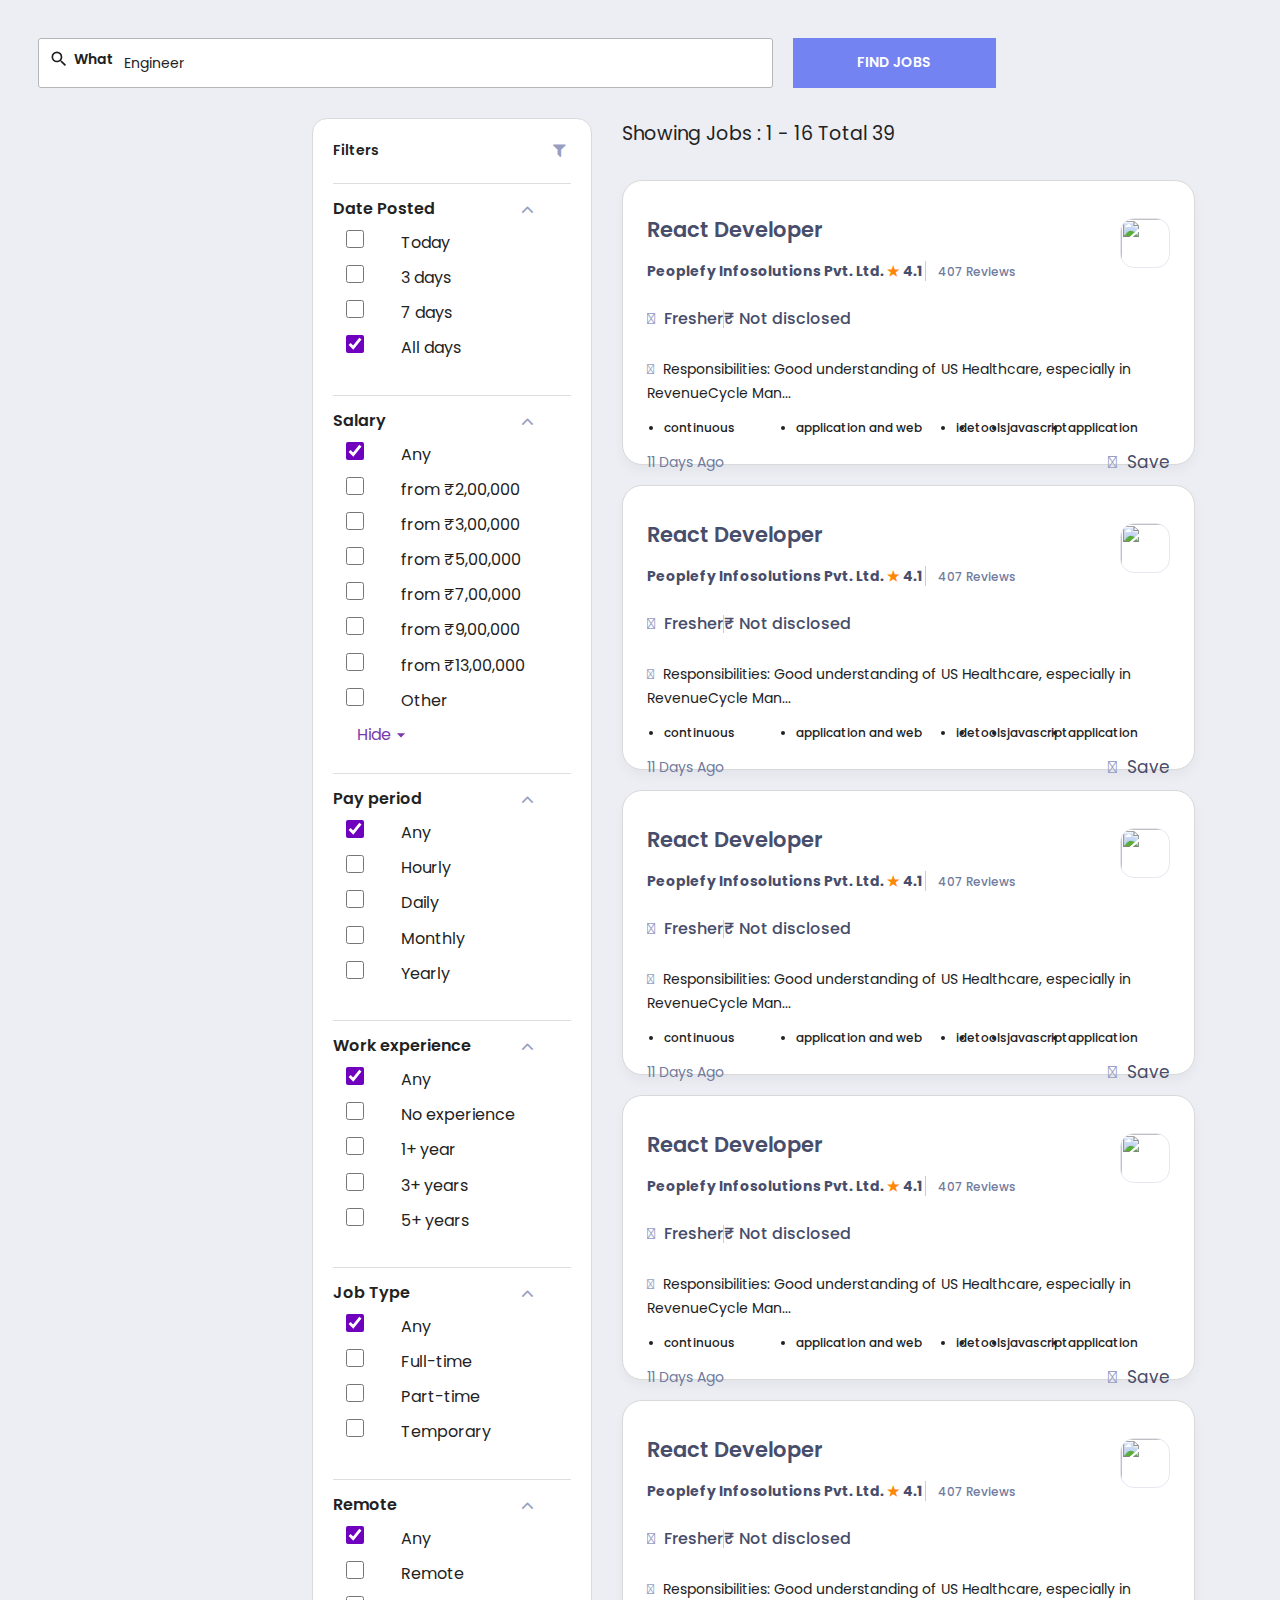
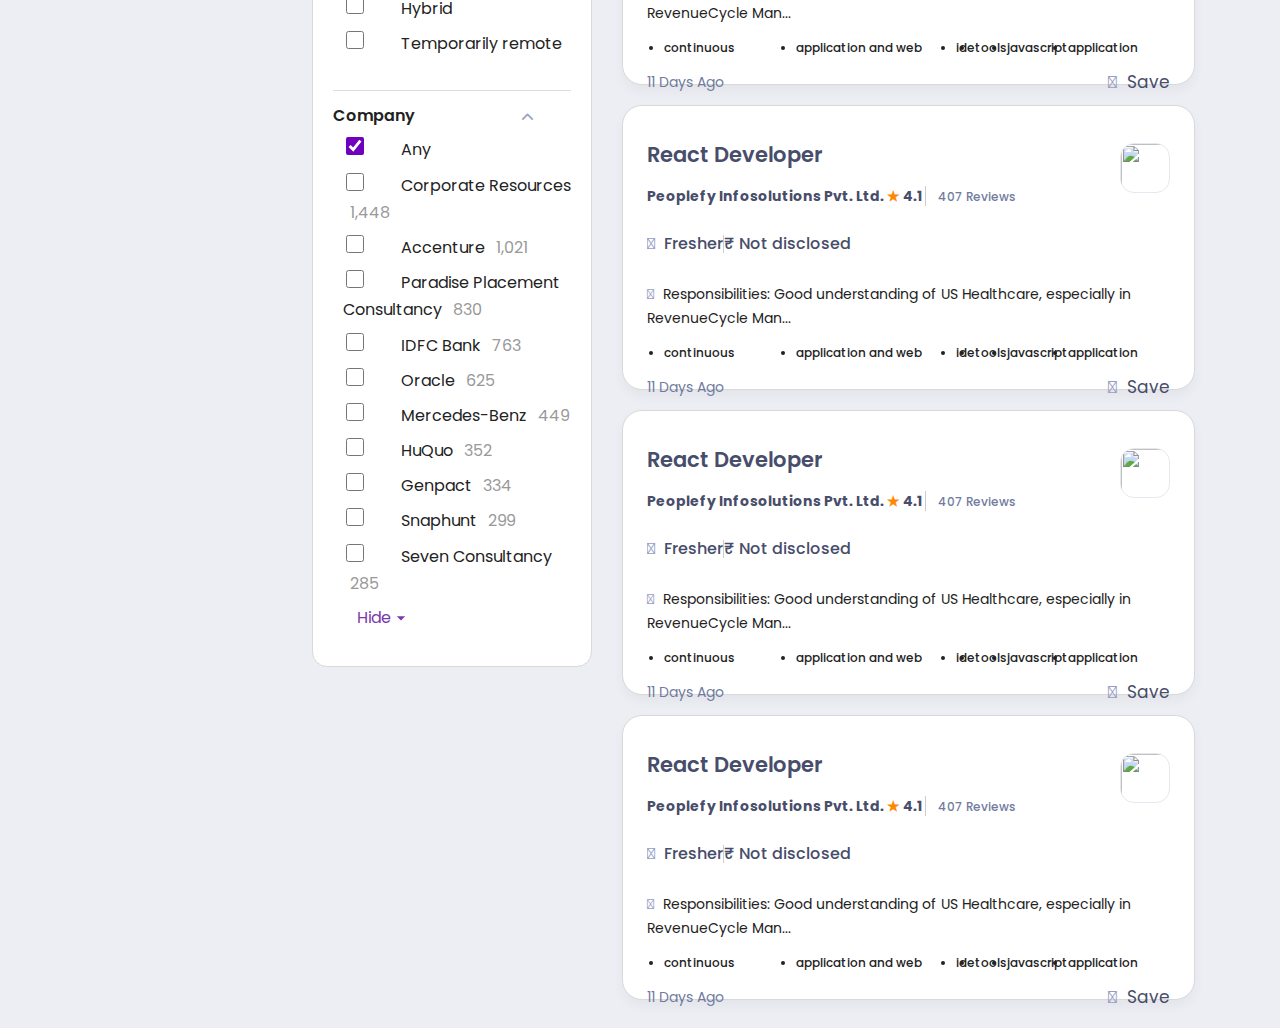
==== Index.html @ af362726 "Update Index.html" ====
<!DOCTYPE html>
<html lang="en">
<head>
    <meta charset="UTF-8">
    <meta name="viewport" content="width=device-width, initial-scale=1.0">
    <title>Jobs Portal</title>
    <link rel="stylesheet" href="https://cdnjs.cloudflare.com/ajax/libs/normalize/3.0.3/normalize.css">
	<link href='https://fonts.googleapis.com/css?family=Montserrat' rel='stylesheet' type='text/css'>
	<link rel="stylesheet" href="https://maxcdn.bootstrapcdn.com/font-awesome/4.3.0/css/font-awesome.min.css">
    <link rel="stylesheet" href="style.css">
    <link rel="stylesheet" href="https://cdnjs.cloudflare.com/ajax/libs/font-awesome/4.7.0/css/font-awesome.min.css">
    <!-- <link rel="stylesheet" href="https://cdnjs.cloudflare.com/ajax/libs/font-awesome/5.15.3/css/all.min.css" integrity="sha384-ez1Bg2XAZl9eAtN5Ce/Z9xHv19L8pGq0LtWNO7V7WQFehEvaNIdeDpO2TCpKoHtd" crossorigin="anonymous"> -->
    <script
    src="https://kit.fontawesome.com/bccd922fb7.js"
    crossorigin="anonymous"
  ></script>
</head>
    <body>
        <div>
            <div class="c-main-header__bottom">
                <div class="w-centered w-centered--xl">
                        
                    <form class="c-main-search" action="https://in.jobsora.com/jobs" method="post" autocomplete="off">
                        <input type="hidden" name="_csrf" value="7xL3-wpjoHT_VhU6qHqhwlZHOL8mE1r7eMRU5F4DEwGnTYKQZg_hHL5meEraV8KLORNiz39BCKwPnXm1OGhydA==">    
                        <div class="c-main-search__row">
                            <div class="c-main-search__cell">
                                <div class="c-main-search__form c-outer-autocomplete ">
                                    <label class="c-main-search__label" for="query-mecIXNhm">
                                    <svg class="c-ico-svg c-ico-svg--xs c-ico-svg--inherit" viewBox="0 0 24 24"><path d="M9.5,3A6.5,6.5 0 0,1 16,9.5C16,11.11 15.41,12.59 14.44,13.73L14.71,14H15.5L20.5,19L19,20.5L14,15.5V14.71L13.73,14.44C12.59,15.41 11.11,16 9.5,16A6.5,6.5 0 0,1 3,9.5A6.5,6.5 0 0,1 9.5,3M9.5,5C7,5 5,7 5,9.5C5,12 7,14 9.5,14C12,14 14,12 14,9.5C14,7 12,5 9.5,5Z" fill="currentColor"></path></svg>                    What                </label>
                                    <input type="text" id="query-mecIXNhm" name="query" value="Engineer" placeholder="Job title, keywords, or company" autocomplete="off">           
                                    <div class="autocomplete-suggestions" style="position: absolute; display: none; max-height: 300px; z-index: 9999;"></div>
                                </div>
                            </div>
                                <div class="c-main-search__cell c-main-search__cell--half">
                                <button class="c-btn c-btn--md c-main-search__btn" type="submit">
                                    Find Jobs           
                                </button>
                            </div>
                        </div>
                    
                    </form>        
                </div>
            </div>
            <div class="flex-container">
                <aside class="grid-common__col-3" >
                    <form class="c-filter-group w-gap-lg js-auto-submit-form" action="https://in.jobsora.com/jobs" method="post">
                        <input type="hidden" name="_csrf" value="7xL3-wpjoHT_VhU6qHqhwlZHOL8mE1r7eMRU5F4DEwGnTYKQZg_hHL5meEraV8KLORNiz39BCKwPnXm1OGhydA==">
                        <header class="c-filter-group__header">
                            <div class="c-filter-group__title" >
                                <div class="c-h5">Filters</div>
                                <div><i class="fa fa-filter" id="filter-icon" ></i></div>
                            </div>
                        </header>
                        <input type="hidden" name="query" value="Engineer">
                        <div id="filter-container">
                            <div class="c-filter-group__section">
                                <div class="c-title-collapse js-ft-container">    
                                    <button type="button" class="js-ft-toggler c-title-collapse__title" onclick="toggleContent()" data-toggle="collapse" data-target="#collapse-_3IcD7Wn" aria-expanded="true">       
                                        Date Posted        <i class="	fa fa-angle-up material-icons c-ico c-ico--primary c-ico--md" data-ico="keyboard_arrow_down"></i>
                                    </button>
                                    <div id="collapse-_3IcD7Wn" class="c-title-collapse__collapse collapse in">
                                        <div class="c-title-collapse__content">
                                            <div class="c-input-list w-gap-sm w-gap-sm--reverse js-toggle-container">
                                                <label class="c-input-list__item  js-ft-item">
                                                    <input type="checkbox" class="c-input-list__input" name="interval" value="1">                        
                                                    <i class="c-input-list__ico material-icons" data-ico="radio_button_unchecked" data-ico-checked="radio_button_checked"></i>
                                                    <span class="c-input-list__text">
                                                        <span>Today</span>                                                    
                                                    </span>
                                                </label>
                                                <label class="c-input-list__item  js-ft-item">
                                                    <input type="checkbox" class="c-input-list__input" name="interval" value="3">                        
                                                    <i class="c-input-list__ico material-icons" data-ico="radio_button_unchecked" data-ico-checked="radio_button_checked"></i>
                                                    <span class="c-input-list__text">
                                                        <span>3 days</span>                                                    
                                                    </span>
                                                </label>
                                                <label class="c-input-list__item  js-ft-item">
                                                    <input type="checkbox" class="c-input-list__input" name="interval" value="7">                        
                                                    <i class="c-input-list__ico material-icons" data-ico="radio_button_unchecked" data-ico-checked="radio_button_checked"></i>
                                                    <span class="c-input-list__text">
                                                        <span>7 days</span>                                                    
                                                    </span>
                                                </label>
                                                <label class="c-input-list__item  js-ft-item">
                                                    <input type="checkbox" class="c-input-list__input" name="interval" value="" checked="">                        
                                                    <i class="c-input-list__ico material-icons" data-ico="radio_button_unchecked" data-ico-checked="radio_button_checked"></i>
                                                    <span class="c-input-list__text">
                                                        <span data-reset="1">All days</span>                                         
                                                    </span>
                                                </label>
                            
                                            </div>
                                        </div>
                                    </div>
                                </div>
                            </div>

                            <div class="c-filter-group__section js-salary-input-container">
                                <div class="c-title-collapse js-ft-container">    
                                    <button type="button" class="js-ft-toggler c-title-collapse__title" onclick="toggleContent1()" data-toggle="collapse" data-target="#collapse-jF_FxI9y" aria-expanded="true">        Salary        
                                        <i id="icon1" class="fa fa-angle-up material-icons c-ico c-ico--primary c-ico--md" data-ico="keyboard_arrow_down"></i>
                                    </button>
                                    <div id="collapse-jF_FxI9y" class="c-title-collapse__collapse collapse in">
                                        <div class="c-title-collapse__content js-salary-input-container">
                                            <div class="c-input-list w-gap-sm w-gap-sm--reverse js-toggle-container">
                                                <label class="c-input-list__item  js-ft-item">
                                                    <input type="checkbox" class="c-input-list__input js-salary-input-option" name="" value="" checked="">                     
                                                    <i class="c-input-list__ico material-icons" data-ico="radio_button_unchecked" data-ico-checked="radio_button_checked"></i>
                                                    <span class="c-input-list__text">
                                                        <span data-reset="1">Any</span>                                                    
                                                    </span>
                                                </label>
                                                <label class="c-input-list__item  js-ft-item">
                                                    <input type="checkbox" class="c-input-list__input js-salary-input-option" name="" value="200000">                        
                                                    <i class="c-input-list__ico material-icons" data-ico="radio_button_unchecked" data-ico-checked="radio_button_checked"></i>
                                                    <span class="c-input-list__text">
                                                        <span>from ₹2,00,000</span>                                                 
                                                    </span>
                                                </label>
                                                <label class="c-input-list__item  js-ft-item">
                                                    <input type="checkbox" class="c-input-list__input js-salary-input-option" name="" value="300000">                        
                                                    <i class="c-input-list__ico material-icons" data-ico="radio_button_unchecked" data-ico-checked="radio_button_checked"></i>
                                                    <span class="c-input-list__text">
                                                        <span>from ₹3,00,000</span>                                                   
                                                    </span>
                                                </label>
                                                <label class="c-input-list__item  js-ft-item">
                                                    <input type="checkbox" class="c-input-list__input js-salary-input-option" name="" value="500000">                        
                                                    <i class="c-input-list__ico material-icons" data-ico="radio_button_unchecked" data-ico-checked="radio_button_checked"></i>
                                                    <span class="c-input-list__text">
                                                        <span>from ₹5,00,000</span>                                                    
                                                    </span>
                                                </label>
                                                <label class="c-input-list__item  js-ft-item">
                                                    <input type="checkbox" class="c-input-list__input js-salary-input-option" name="" value="700000">                        
                                                    <i class="c-input-list__ico material-icons" data-ico="radio_button_unchecked" data-ico-checked="radio_button_checked"></i>
                                                    <span class="c-input-list__text">
                                                        <span>from ₹7,00,000</span>                                                    
                                                    </span>
                                                </label>
                                                <label class="c-input-list__item  js-toggle-item u-hidden js-ft-item">
                                                    <input type="checkbox" class="c-input-list__input js-salary-input-option" name="" value="900000">                        
                                                    <i class="c-input-list__ico material-icons" data-ico="radio_button_unchecked" data-ico-checked="radio_button_checked"></i>
                                                    <span class="c-input-list__text">
                                                        <span>from ₹9,00,000</span>                                                    
                                                    </span>
                                                </label>
                                                <label class="c-input-list__item  js-toggle-item u-hidden js-ft-item">
                                                    <input type="checkbox" class="c-input-list__input js-salary-input-option" name="" value="1300000">                        
                                                    <i class="c-input-list__ico material-icons" data-ico="radio_button_unchecked" data-ico-checked="radio_button_checked"></i>
                                                    <span class="c-input-list__text">
                                                        <span>from ₹13,00,000</span>                                                    
                                                    </span>
                                                </label>
                                                <label class="c-input-list__item  js-toggle-item u-hidden js-ft-item">
                                                    <input type="checkbox" class="c-input-list__input js-salary-input-option" name="" value="-1">                        
                                                    <i class="c-input-list__ico material-icons" data-ico="radio_button_unchecked" data-ico-checked="radio_button_checked"></i>
                                                    <span class="c-input-list__text">
                                                        <span>Other</span>                                                    
                                                    </span>
                                                </label>
                                                <div class="c-input-list__form js-salary-input-item-container" style="display: none;">
                                                    <input type="text" class="c-text-field js-salary-input-item" name="salary" placeholder="Enter salary estimate">                
                                                </div>
                                                <button type="button" class="c-toggler-btn js-toggle-handler is-hidden" data-text-hidden="Show more" data-text-opened="Hide">Hide<svg class="c-ico-svg c-ico-svg--sm c-ico-svg--inherit" viewBox="0 0 24 24"><path d="M7,10L12,15L17,10H7Z" fill="currentColor"></path></svg></button>
                                            </div>
                                        </div>
                                    </div>
                                </div>
                            </div> 

                            <div class="c-filter-group__section">
                            <div class="c-title-collapse js-ft-container">    <button type="button" onclick="toggleContent2()" class="js-ft-toggler c-title-collapse__title" data-toggle="collapse" data-target="#collapse-YVKbVga_" aria-expanded="true">        Pay period        
                                <i id="icon2" class="fa fa-angle-up material-icons c-ico c-ico--primary c-ico--md" data-ico="keyboard_arrow_down"></i>
                            </button>
                            <div id="collapse-YVKbVga_" class="c-title-collapse__collapse collapse in">
                                <div class="c-title-collapse__content">
                                    <div class="c-input-list w-gap-sm w-gap-sm--reverse js-toggle-container">

                                                            <label class="c-input-list__item  js-ft-item">
                                                <input type="checkbox" class="c-input-list__input" name="period" value="" checked="">                        <i class="c-input-list__ico material-icons" data-ico="radio_button_unchecked" data-ico-checked="radio_button_checked"></i>
                                                <span class="c-input-list__text">
                                                    <span data-reset="1">Any</span>                                                    </span>
                                            </label>
                                                            <label class="c-input-list__item  js-ft-item">
                                                <input type="checkbox" class="c-input-list__input" name="period" value="1">                        <i class="c-input-list__ico material-icons" data-ico="radio_button_unchecked" data-ico-checked="radio_button_checked"></i>
                                                <span class="c-input-list__text">
                                                    <span>Hourly</span>                                                    </span>
                                            </label>
                                                            <label class="c-input-list__item  js-ft-item">
                                                <input type="checkbox" class="c-input-list__input" name="period" value="2">                        <i class="c-input-list__ico material-icons" data-ico="radio_button_unchecked" data-ico-checked="radio_button_checked"></i>
                                                <span class="c-input-list__text">
                                                    <span>Daily</span>                                                    </span>
                                            </label>
                                                            <label class="c-input-list__item  js-ft-item">
                                                <input type="checkbox" class="c-input-list__input" name="period" value="4">                        <i class="c-input-list__ico material-icons" data-ico="radio_button_unchecked" data-ico-checked="radio_button_checked"></i>
                                                <span class="c-input-list__text">
                                                    <span>Monthly</span>                                                    </span>
                                            </label>
                                                            <label class="c-input-list__item  js-ft-item">
                                                <input type="checkbox" class="c-input-list__input" name="period" value="5">                        <i class="c-input-list__ico material-icons" data-ico="radio_button_unchecked" data-ico-checked="radio_button_checked"></i>
                                                <span class="c-input-list__text">
                                                    <span>Yearly</span>                                                    </span>
                                            </label>
                                        
                                                    </div>
                                </div>

                            </div></div></div>

                            <div class="c-filter-group__section">


                            <div class="c-title-collapse js-ft-container">    <button type="button" onclick="toggleContent3()" class="js-ft-toggler c-title-collapse__title" data-toggle="collapse" data-target="#collapse-ir9U9n4J" aria-expanded="true">        Work experience        
                                <i id="icon3" class="fa fa-angle-up material-icons c-ico c-ico--primary c-ico--md" data-ico="keyboard_arrow_down"></i>
                            </button>
                            <div id="collapse-ir9U9n4J" class="c-title-collapse__collapse collapse in">
                                <div class="c-title-collapse__content">
                                    <div class="c-input-list w-gap-sm w-gap-sm--reverse js-toggle-container">

                                                            <label class="c-input-list__item  js-ft-item">
                                                <input type="checkbox" class="c-input-list__input" name="experience" value="" checked="">                        
                                                <i class="c-input-list__ico material-icons" data-ico="radio_button_unchecked" data-ico-checked="radio_button_checked"></i>
                                                <span class="c-input-list__text">
                                                    <span data-reset="1">Any</span>                                                    </span>
                                            </label>
                                                            <label class="c-input-list__item  js-ft-item">
                                                <input type="checkbox" class="c-input-list__input" name="experience" value="0">                        
                                                <i class="c-input-list__ico material-icons" data-ico="radio_button_unchecked" data-ico-checked="radio_button_checked"></i>
                                                <span class="c-input-list__text">
                                                    <span>No experience</span>                                                    </span>
                                            </label>
                                                            <label class="c-input-list__item  js-ft-item">
                                                <input type="checkbox" class="c-input-list__input" name="experience" value="1">                        
                                                <i class="c-input-list__ico material-icons" data-ico="radio_button_unchecked" data-ico-checked="radio_button_checked"></i>
                                                <span class="c-input-list__text">
                                                    <span>1+ year</span>                                                    </span>
                                            </label>
                                                            <label class="c-input-list__item  js-ft-item">
                                                <input type="checkbox" class="c-input-list__input" name="experience" value="3">                        
                                                <i class="c-input-list__ico material-icons" data-ico="radio_button_unchecked" data-ico-checked="radio_button_checked"></i>
                                                <span class="c-input-list__text">
                                                    <span>3+ years</span>                                                    </span>
                                            </label>
                                                            <label class="c-input-list__item  js-ft-item">
                                                <input type="checkbox" class="c-input-list__input" name="experience" value="5">                        
                                                <i class="c-input-list__ico material-icons" data-ico="radio_button_unchecked" data-ico-checked="radio_button_checked"></i>
                                                <span class="c-input-list__text">
                                                    <span>5+ years</span>                                                    </span>
                                            </label>
                                        
                                    </div>
                                </div>

                            </div></div></div>

                            <div class="c-filter-group__section">


                            <div class="c-title-collapse js-ft-container">    <button type="button" class="js-ft-toggler c-title-collapse__title" onclick="toggleContent4()" data-toggle="collapse" data-target="#collapse-pGYxzYOK" aria-expanded="true">        Job Type        
                                <i id="icon4" class="fa fa-angle-up material-icons c-ico c-ico--primary c-ico--md" data-ico="keyboard_arrow_down"></i>
                            </button>
                            <div id="collapse-pGYxzYOK" class="c-title-collapse__collapse collapse in">
                            <div class="c-title-collapse__content js-toggle-container">
                                <div class="c-input-list w-gap-sm w-gap-sm--reverse js-multiple-filter-container">

                                                    <label class="c-input-list__item  js-ft-item">
                                            <input type="checkbox" class="c-input-list__input js-multiple-filter-radio" name="employmentIds" value="" checked="">
                                            <i class="c-input-list__ico material-icons" data-ico="radio_button_unchecked" data-ico-checked="radio_button_checked"></i>
                                            <span class="c-input-list__text">
                                                <span data-reset="1">Any</span>
                                                                    </span>
                                        </label>
                                    
                                                    <label class="c-input-list__item  js-ft-item">

                                            <input type="checkbox" class="c-input-list__input js-multiple-filter-checkbox" name="employmentIds[]" value="1">                    
                                            <i class="c-input-list__ico material-icons" data-ico="check_box_outline_blank" data-ico-checked="check_box"></i>
                                            <span class="c-input-list__text">
                                                <span>Full-time</span>                                            
                                            </span>
                                        </label>

                                                    <label class="c-input-list__item  js-ft-item">

                                            <input type="checkbox" class="c-input-list__input js-multiple-filter-checkbox" name="employmentIds[]" value="2">                    
                                            <i class="c-input-list__ico material-icons" data-ico="check_box_outline_blank" data-ico-checked="check_box"></i>
                                            <span class="c-input-list__text">
                                                <span>Part-time</span>                                           
                                            </span>
                                        </label>

                                                    <label class="c-input-list__item  js-ft-item">

                                            <input type="checkbox" class="c-input-list__input js-multiple-filter-checkbox" name="employmentIds[]" value="5">                    
                                            <i class="c-input-list__ico material-icons" data-ico="check_box_outline_blank" data-ico-checked="check_box"></i>
                                            <span class="c-input-list__text">
                                                <span>Temporary</span>                                            
                                            </span>
                                        </label>

                                    
                                            </div>
                            </div>

                            </div>
                            </div>
                            </div>

                            <div class="c-filter-group__section">


                            <div class="c-title-collapse js-ft-container">    <button type="button" class="js-ft-toggler c-title-collapse__title" onclick="toggleContent5()" data-toggle="collapse" data-target="#collapse-dIrmrosA" aria-expanded="true">        
                                Remote        
                                <i id="icon5"class="fa fa-angle-up material-icons c-ico c-ico--primary c-ico--md" data-ico="keyboard_arrow_down"></i>
                            </button>
                            <div id="collapse-dIrmrosA" class="c-title-collapse__collapse collapse in">
                                <div class="c-title-collapse__content">
                                    <div class="c-input-list w-gap-sm w-gap-sm--reverse js-toggle-container">

                                                            <label class="c-input-list__item  js-ft-item">
                                                <input type="checkbox" class="c-input-list__input" name="remote" value="" checked="">                        <i class="c-input-list__ico material-icons" data-ico="radio_button_unchecked" data-ico-checked="radio_button_checked"></i>
                                                <span class="c-input-list__text">
                                                    <span data-reset="1">Any</span>                                                    </span>
                                            </label>
                                                            <label class="c-input-list__item  js-ft-item">
                                                <input type="checkbox" class="c-input-list__input" name="remote" value="1">                        <i class="c-input-list__ico material-icons" data-ico="radio_button_unchecked" data-ico-checked="radio_button_checked"></i>
                                                <span class="c-input-list__text">
                                                    <span>Remote</span>                                                    </span>
                                            </label>
                                                            <label class="c-input-list__item  js-ft-item">
                                                <input type="checkbox" class="c-input-list__input" name="remote" value="2">                        <i class="c-input-list__ico material-icons" data-ico="radio_button_unchecked" data-ico-checked="radio_button_checked"></i>
                                                <span class="c-input-list__text">
                                                    <span>Hybrid</span>                                                    </span>
                                            </label>
                                                            <label class="c-input-list__item  js-ft-item">
                                                <input type="checkbox" class="c-input-list__input" name="remote" value="3">                        <i class="c-input-list__ico material-icons" data-ico="radio_button_unchecked" data-ico-checked="radio_button_checked"></i>
                                                <span class="c-input-list__text">
                                                    <span>Temporarily remote</span>                                                    </span>
                                            </label>
                                        
                                                    </div>
                                </div>

                            </div></div></div>

                            <div class="c-filter-group__section">


                            <div class="c-title-collapse js-ft-container">    <button type="button" class="js-ft-toggler c-title-collapse__title" onclick="toggleContentlast()" data-toggle="collapse" data-target="#collapse-L7rH6UmI" aria-expanded="true">        Company       
                                <i class="fa fa-angle-up material-icons c-ico c-ico--primary c-ico--md" id="icon-last" data-ico="keyboard_arrow_down"></i>
                            </button>
                            <div id="collapse-L7rH6UmI" class="c-title-collapse__collapse collapse in">
                            <div class="c-title-collapse__content js-toggle-container">
                                <div class="c-input-list w-gap-sm w-gap-sm--reverse js-multiple-filter-container">

                                                    <label class="c-input-list__item  js-ft-item">
                                            <input type="checkbox" class="c-input-list__input js-multiple-filter-radio" name="companyIds" value="" checked="">
                                            <i class="c-input-list__ico material-icons" data-ico="radio_button_unchecked" data-ico-checked="radio_button_checked"></i>
                                            <span class="c-input-list__text">
                                                <span data-reset="1">Any</span>
                                                                    </span>
                                        </label>
                                    
                                                    <label class="c-input-list__item  js-ft-item">

                                            <input type="checkbox" class="c-input-list__input js-multiple-filter-checkbox" name="companyIds[]" value="97349">                    <i class="c-input-list__ico material-icons" data-ico="check_box_outline_blank" data-ico-checked="check_box"></i>
                                            <span class="c-input-list__text">
                                                <span>Corporate Resources</span>                        <span class="u-text-secondary u-ml-7">1,448</span>                    </span>
                                        </label>

                                                    <label class="c-input-list__item  js-ft-item">

                                            <input type="checkbox" class="c-input-list__input js-multiple-filter-checkbox" name="companyIds[]" value="41179">                    <i class="c-input-list__ico material-icons" data-ico="check_box_outline_blank" data-ico-checked="check_box"></i>
                                            <span class="c-input-list__text">
                                                <span>Accenture</span>                        <span class="u-text-secondary u-ml-7">1,021</span>                    </span>
                                        </label>

                                                    <label class="c-input-list__item  js-ft-item">

                                            <input type="checkbox" class="c-input-list__input js-multiple-filter-checkbox" name="companyIds[]" value="97411">                    <i class="c-input-list__ico material-icons" data-ico="check_box_outline_blank" data-ico-checked="check_box"></i>
                                            <span class="c-input-list__text">
                                                <span>Paradise Placement Consultancy</span>                        <span class="u-text-secondary u-ml-7">830</span>                    </span>
                                        </label>

                                                    <label class="c-input-list__item  js-ft-item">

                                            <input type="checkbox" class="c-input-list__input js-multiple-filter-checkbox" name="companyIds[]" value="41234">                    <i class="c-input-list__ico material-icons" data-ico="check_box_outline_blank" data-ico-checked="check_box"></i>
                                            <span class="c-input-list__text">
                                                <span>IDFC Bank</span>                        <span class="u-text-secondary u-ml-7">763</span>                    </span>
                                        </label>

                                                    <label class="c-input-list__item  js-toggle-item u-hidden js-ft-item">

                                            <input type="checkbox" class="c-input-list__input js-multiple-filter-checkbox" name="companyIds[]" value="13028">                    <i class="c-input-list__ico material-icons" data-ico="check_box_outline_blank" data-ico-checked="check_box"></i>
                                            <span class="c-input-list__text">
                                                <span>Oracle</span>                        <span class="u-text-secondary u-ml-7">625</span>                    </span>
                                        </label>

                                                    <label class="c-input-list__item  js-toggle-item u-hidden js-ft-item">

                                            <input type="checkbox" class="c-input-list__input js-multiple-filter-checkbox" name="companyIds[]" value="13614">                    <i class="c-input-list__ico material-icons" data-ico="check_box_outline_blank" data-ico-checked="check_box"></i>
                                            <span class="c-input-list__text">
                                                <span>Mercedes-Benz</span>                        <span class="u-text-secondary u-ml-7">449</span>                    </span>
                                        </label>

                                                    <label class="c-input-list__item  js-toggle-item u-hidden js-ft-item">

                                            <input type="checkbox" class="c-input-list__input js-multiple-filter-checkbox" name="companyIds[]" value="14163">                    <i class="c-input-list__ico material-icons" data-ico="check_box_outline_blank" data-ico-checked="check_box"></i>
                                            <span class="c-input-list__text">
                                                <span>HuQuo</span>                        <span class="u-text-secondary u-ml-7">352</span>                    </span>
                                        </label>

                                                    <label class="c-input-list__item  js-toggle-item u-hidden js-ft-item">

                                            <input type="checkbox" class="c-input-list__input js-multiple-filter-checkbox" name="companyIds[]" value="16637">                    <i class="c-input-list__ico material-icons" data-ico="check_box_outline_blank" data-ico-checked="check_box"></i>
                                            <span class="c-input-list__text">
                                                <span>Genpact</span>                        <span class="u-text-secondary u-ml-7">334</span>                    </span>
                                        </label>

                                                    <label class="c-input-list__item  js-toggle-item u-hidden js-ft-item">

                                            <input type="checkbox" class="c-input-list__input js-multiple-filter-checkbox" name="companyIds[]" value="115477">                    <i class="c-input-list__ico material-icons" data-ico="check_box_outline_blank" data-ico-checked="check_box"></i>
                                            <span class="c-input-list__text">
                                                <span>Snaphunt</span>                        <span class="u-text-secondary u-ml-7">299</span>                    </span>
                                        </label>

                                                    <label class="c-input-list__item  js-toggle-item u-hidden js-ft-item">

                                            <input type="checkbox" class="c-input-list__input js-multiple-filter-checkbox" name="companyIds[]" value="14821">                    <i class="c-input-list__ico material-icons" data-ico="check_box_outline_blank" data-ico-checked="check_box"></i>
                                            <span class="c-input-list__text">
                                                <span>Seven Consultancy</span>                        <span class="u-text-secondary u-ml-7">285</span>                    
                                            </span>
                                        </label>

                                    
                                    
                                        <button type="button" class="c-toggler-btn js-toggle-handler is-hidden" data-text-hidden="Show more" data-text-opened="Hide">Hide<svg class="c-ico-svg c-ico-svg--sm c-ico-svg--inherit" viewBox="0 0 24 24"><path d="M7,10L12,15L17,10H7Z" fill="currentColor"></path></svg></button>
                                            </div>
                                </div>

                                </div></div>
                                </div>
                        </div>
                    </form>
                </aside>
   <div class="job-cards">
    <span class="topstatinfo">Showing Jobs : 1 - 16 Total 39</span>
    <div class="job-card-container">
        <div style="display: flex; align-items: center; justify-content: space-between;">
        <div >
        <a class="anchorForDetailPage" href="index2.html" target="_blank">
            <h2>React Developer</h2>
        </a>
        <p class="company-name">Peoplefy Infosolutions Pvt. Ltd. <span id="starMark">★</span> <span class="rate">4.1</span>  <span class="line"></span><span id="review">407 Reviews</span></p>
    </div>
    <div>
        <span class="imagewrap "><img src="https://img.naukimg.com/logo_images/groups/v1/215164.gif" class="logoImage" loading="lazy"></span>
    </div>
    </div>
        <div class="job-points">
            <p class="job-points1">
            <i class="fa-solid fa-briefcase" aria-hidden="true"></i> Fresher
            </p>
            <p class="job-points2">₹ Not disclosed</p>
            <p><i class="fa-solid fa-location-dot" aria-hidden="true"></i> Delhi</p>
        </div>
        <p class="responsibilities"><i class="fa-solid fa-address-card" aria-hidden="true"></i> Responsibilities: Good understanding of US Healthcare, especially in RevenueCycle Man...</p>
        <div class=" row5">
            <ul class="tags-gt ">
                <li class="dot-gt tag-li ">continuous integration</li>
                <li class="dot-gt tag-li ">application and web servers</li>
                <li class="dot-gt tag-li ">ide</li>
                <li class="dot-gt tag-li ">tools</li>
                <li class="dot-gt tag-li ">javascript</li>
                <li class="dot-gt tag-li ">application server</li>
            </ul>
        </div>
        <div class="row6">  
            <span class="job-post-day ">11 Days Ago</span>
            <span class="ni-job-tuple-icon ni-job-tuple-icon-srpSaveUnfilled un-saved save-job-tag"><i class="fa-regular fa-bookmark"></i> save</span>
        </div>
    </div>
    <div class="job-card-container">
            <div style="display: flex; align-items: center; justify-content: space-between;">
            <div >
            <a class="anchorForDetailPage" target="_blank">
                <h2>React Developer</h2>
            </a>
            <p class="company-name">Peoplefy Infosolutions Pvt. Ltd. <span id="starMark">★</span> <span class="rate">4.1</span> <span class="line"></span><span id="review">407 Reviews</span></p>
        </div>
        <div>
            <span class="imagewrap "><img src="https://img.naukimg.com/logo_images/groups/v1/215164.gif" class="logoImage" loading="lazy"></span>
        </div>
        </div>
            <div class="job-points">
                <p class="job-points1">
                <i class="fa-solid fa-briefcase" aria-hidden="true"></i> Fresher
                </p>
                <p class="job-points2">₹ Not disclosed</p>
                <p><i class="fa-solid fa-location-dot" aria-hidden="true"></i> Delhi</p>
            </div>
            <p class="responsibilities"><i class="fa-solid fa-address-card" aria-hidden="true"></i> Responsibilities: Good understanding of US Healthcare, especially in RevenueCycle Man...</p>
            <div class=" row5">
                <ul class="tags-gt ">
                    <li class="dot-gt tag-li ">continuous integration</li>
                    <li class="dot-gt tag-li ">application and web servers</li>
                    <li class="dot-gt tag-li ">ide</li>
                    <li class="dot-gt tag-li ">tools</li>
                    <li class="dot-gt tag-li ">javascript</li>
                    <li class="dot-gt tag-li ">application server</li>
                </ul>
            </div>
            <div class="row6">  
                <span class="job-post-day ">11 Days Ago</span>
                <span class="ni-job-tuple-icon ni-job-tuple-icon-srpSaveUnfilled un-saved save-job-tag"><i class="fa-regular fa-bookmark"></i> save</span>
            </div>
    </div>
    <div class="job-card-container">
        <div style="display: flex; align-items: center; justify-content: space-between;">
        <div >
        <a class="anchorForDetailPage" target="_blank">
            <h2>React Developer</h2>
        </a>
        <p class="company-name">Peoplefy Infosolutions Pvt. Ltd. <span id="starMark">★</span> <span class="rate">4.1</span> <span class="line"></span><span id="review">407 Reviews</span></p>
    </div>
    <div>
        <span class="imagewrap "><img src="https://img.naukimg.com/logo_images/groups/v1/215164.gif" class="logoImage" loading="lazy"></span>
    </div>
    </div>
        <div class="job-points">
            <p class="job-points1">
            <i class="fa-solid fa-briefcase" aria-hidden="true"></i> Fresher
            </p>
            <p class="job-points2">₹ Not disclosed</p>
            <p><i class="fa-solid fa-location-dot" aria-hidden="true"></i> Delhi</p>
        </div>
        <p class="responsibilities"><i class="fa-solid fa-address-card" aria-hidden="true"></i> Responsibilities: Good understanding of US Healthcare, especially in RevenueCycle Man...</p>
        <div class=" row5">
            <ul class="tags-gt ">
                <li class="dot-gt tag-li ">continuous integration</li>
                <li class="dot-gt tag-li ">application and web servers</li>
                <li class="dot-gt tag-li ">ide</li>
                <li class="dot-gt tag-li ">tools</li>
                <li class="dot-gt tag-li ">javascript</li>
                <li class="dot-gt tag-li ">application server</li>
            </ul>
        </div>
        <div class="row6">  
            <span class="job-post-day ">11 Days Ago</span>
            <span class="ni-job-tuple-icon ni-job-tuple-icon-srpSaveUnfilled un-saved save-job-tag"><i class="fa-regular fa-bookmark"></i> save</span>
        </div>
</div>
<div class="job-card-container">
    <div style="display: flex; align-items: center; justify-content: space-between;">
    <div >
    <a class="anchorForDetailPage" target="_blank">
        <h2>React Developer</h2>
    </a>
    <p class="company-name">Peoplefy Infosolutions Pvt. Ltd. <span id="starMark">★</span> <span class="rate">4.1</span> <span class="line"></span><span id="review">407 Reviews</span></p>
</div>
<div>
    <span class="imagewrap "><img src="https://img.naukimg.com/logo_images/groups/v1/215164.gif" class="logoImage" loading="lazy"></span>
</div>
</div>
    <div class="job-points">
        <p class="job-points1">
        <i class="fa-solid fa-briefcase" aria-hidden="true"></i> Fresher
        </p>
        <p class="job-points2">₹ Not disclosed</p>
        <p><i class="fa-solid fa-location-dot" aria-hidden="true"></i> Delhi</p>
    </div>
    <p class="responsibilities"><i class="fa-solid fa-address-card" aria-hidden="true"></i> Responsibilities: Good understanding of US Healthcare, especially in RevenueCycle Man...</p>
    <div class=" row5">
        <ul class="tags-gt ">
            <li class="dot-gt tag-li ">continuous integration</li>
            <li class="dot-gt tag-li ">application and web servers</li>
            <li class="dot-gt tag-li ">ide</li>
            <li class="dot-gt tag-li ">tools</li>
            <li class="dot-gt tag-li ">javascript</li>
            <li class="dot-gt tag-li ">application server</li>
        </ul>
    </div>
    <div class="row6">  
        <span class="job-post-day ">11 Days Ago</span>
        <span class="ni-job-tuple-icon ni-job-tuple-icon-srpSaveUnfilled un-saved save-job-tag"><i class="fa-regular fa-bookmark"></i> save</span>
    </div>
</div>
    <div class="job-card-container">
            <div style="display: flex; align-items: center; justify-content: space-between;">
            <div >
            <a class="anchorForDetailPage" target="_blank">
                <h2>React Developer</h2>
            </a>
            <p class="company-name">Peoplefy Infosolutions Pvt. Ltd. <span id="starMark">★</span> <span class="rate">4.1</span> <span class="line"></span><span id="review">407 Reviews</span></p>
        </div>
        <div>
            <span class="imagewrap "><img src="https://img.naukimg.com/logo_images/groups/v1/215164.gif" class="logoImage" loading="lazy"></span>
        </div>
        </div>
            <div class="job-points">
                <p class="job-points1">
                <i class="fa-solid fa-briefcase" aria-hidden="true"></i> Fresher
                </p>
                <p class="job-points2">₹ Not disclosed</p>
                <p><i class="fa-solid fa-location-dot" aria-hidden="true"></i> Delhi</p>
            </div>
            <p class="responsibilities"><i class="fa-solid fa-address-card" aria-hidden="true"></i> Responsibilities: Good understanding of US Healthcare, especially in RevenueCycle Man...</p>
            <div class=" row5">
                <ul class="tags-gt ">
                    <li class="dot-gt tag-li ">continuous integration</li>
                    <li class="dot-gt tag-li ">application and web servers</li>
                    <li class="dot-gt tag-li ">ide</li>
                    <li class="dot-gt tag-li ">tools</li>
                    <li class="dot-gt tag-li ">javascript</li>
                    <li class="dot-gt tag-li ">application server</li>
                </ul>
            </div>
            <div class="row6">  
                <span class="job-post-day ">11 Days Ago</span>
                <span class="ni-job-tuple-icon ni-job-tuple-icon-srpSaveUnfilled un-saved save-job-tag"><i class="fa-regular fa-bookmark"></i> save</span>
            </div>
    </div>
    <div class="job-card-container">
        <div style="display: flex; align-items: center; justify-content: space-between;">
        <div >
        <a class="anchorForDetailPage" target="_blank">
            <h2>React Developer</h2>
        </a>
        <p class="company-name">Peoplefy Infosolutions Pvt. Ltd. <span id="starMark">★</span> <span class="rate">4.1</span> <span class="line"></span><span id="review">407 Reviews</span></p>
    </div>
    <div>
        <span class="imagewrap "><img src="https://img.naukimg.com/logo_images/groups/v1/215164.gif" class="logoImage" loading="lazy"></span>
    </div>
    </div>
        <div class="job-points">
            <p class="job-points1">
            <i class="fa-solid fa-briefcase" aria-hidden="true"></i> Fresher
            </p>
            <p class="job-points2">₹ Not disclosed</p>
            <p><i class="fa-solid fa-location-dot" aria-hidden="true"></i> Delhi</p>
        </div>
        <p class="responsibilities"><i class="fa-solid fa-address-card" aria-hidden="true"></i> Responsibilities: Good understanding of US Healthcare, especially in RevenueCycle Man...</p>
        <div class=" row5">
            <ul class="tags-gt ">
                <li class="dot-gt tag-li ">continuous integration</li>
                <li class="dot-gt tag-li ">application and web servers</li>
                <li class="dot-gt tag-li ">ide</li>
                <li class="dot-gt tag-li ">tools</li>
                <li class="dot-gt tag-li ">javascript</li>
                <li class="dot-gt tag-li ">application server</li>
            </ul>
        </div>
        <div class="row6">  
            <span class="job-post-day ">11 Days Ago</span>
            <span class="ni-job-tuple-icon ni-job-tuple-icon-srpSaveUnfilled un-saved save-job-tag"><i class="fa-regular fa-bookmark"></i> save</span>
        </div>
    </div>
    <div class="job-card-container">
        <div style="display: flex; align-items: center; justify-content: space-between;">
        <div >
        <a class="anchorForDetailPage" target="_blank">
            <h2>React Developer</h2>
        </a>
        <p class="company-name">Peoplefy Infosolutions Pvt. Ltd. <span id="starMark">★</span> <span class="rate">4.1</span> <span class="line"></span><span id="review">407 Reviews</span></p>
    </div>
    <div>
        <span class="imagewrap "><img src="https://img.naukimg.com/logo_images/groups/v1/215164.gif" class="logoImage" loading="lazy"></span>
    </div>
    </div>
        <div class="job-points">
            <p class="job-points1">
            <i class="fa-solid fa-briefcase" aria-hidden="true"></i> Fresher
            </p>
            <p class="job-points2">₹ Not disclosed</p>
            <p><i class="fa-solid fa-location-dot" aria-hidden="true"></i> Delhi</p>
        </div>
        <p class="responsibilities"><i class="fa-solid fa-address-card" aria-hidden="true"></i> Responsibilities: Good understanding of US Healthcare, especially in RevenueCycle Man...</p>
        <div class=" row5">
            <ul class="tags-gt ">
                <li class="dot-gt tag-li ">continuous integration</li>
                <li class="dot-gt tag-li ">application and web servers</li>
                <li class="dot-gt tag-li ">ide</li>
                <li class="dot-gt tag-li ">tools</li>
                <li class="dot-gt tag-li ">javascript</li>
                <li class="dot-gt tag-li ">application server</li>
            </ul>
        </div>
        <div class="row6">  
            <span class="job-post-day ">11 Days Ago</span>
            <span class="ni-job-tuple-icon ni-job-tuple-icon-srpSaveUnfilled un-saved save-job-tag"><i class="fa-regular fa-bookmark"></i> save</span>
        </div>
    </div>
    <div class="job-card-container">
        <div style="display: flex; align-items: center; justify-content: space-between;">
        <div >
        <a class="anchorForDetailPage" target="_blank">
            <h2>React Developer</h2>
        </a>
        <p class="company-name">Peoplefy Infosolutions Pvt. Ltd. <span id="starMark">★</span> <span class="rate">4.1</span> <span class="line"></span><span id="review">407 Reviews</span></p>
    </div>
    <div>
        <span class="imagewrap "><img src="https://img.naukimg.com/logo_images/groups/v1/215164.gif" class="logoImage" loading="lazy"></span>
    </div>
    </div>
        <div class="job-points">
            <p class="job-points1">
            <i class="fa-solid fa-briefcase" aria-hidden="true"></i> Fresher
            </p>
            <p class="job-points2">₹ Not disclosed</p>
            <p><i class="fa-solid fa-location-dot" aria-hidden="true"></i> Delhi</p>
        </div>
        <p class="responsibilities"><i class="fa-solid fa-address-card" aria-hidden="true"></i> Responsibilities: Good understanding of US Healthcare, especially in RevenueCycle Man...</p>
        <div class=" row5">
            <ul class="tags-gt ">
                <li class="dot-gt tag-li ">continuous integration</li>
                <li class="dot-gt tag-li ">application and web servers</li>
                <li class="dot-gt tag-li ">ide</li>
                <li class="dot-gt tag-li ">tools</li>
                <li class="dot-gt tag-li ">javascript</li>
                <li class="dot-gt tag-li ">application server</li>
            </ul>
        </div>
        <div class="row6">  
            <span class="job-post-day ">11 Days Ago</span>
            <span class="ni-job-tuple-icon ni-job-tuple-icon-srpSaveUnfilled un-saved save-job-tag"><i class="fa-regular fa-bookmark"></i> save</span>
        </div>
    </div>
    </div>
   
   </div>
</div>
    <script>
        if (window.innerWidth <= 767) {
            var sections = document.querySelectorAll('.c-filter-group__section');
            var icon = document.getElementById("filter-icon");
            var widthContainer = document.getElementsByClassName('grid-common__col-3');
            var filterText = document.querySelector('.c-h5');
            // Show/hide content on click
            document.querySelector('.c-filter-group__header').addEventListener('click', function () {
                sections.forEach(function (section) {
                    if (section.style.display === "none" || section.style.display === "") {
                        section.style.display = "block";
                    } else {
                        section.style.display = "none";
                    }
                });

                // Toggle the filter icon
                icon.classList.toggle("fa-filter");
                icon.classList.toggle("fa-close");

                // Loop through widthContainer elements to toggle their width
                for (var i = 0; i < widthContainer.length; i++) {
                    widthContainer[i].style.width = (widthContainer[i].style.width === "17%" || widthContainer[i].style.width === "") ? "92%" : "17%";
                }
                filterText.style.display = (filterText.style.display === "none" || filterText.style.display === "") ? "block" : "none";
            });
        }
           
            function toggleContent() {
              var content = document.getElementById("collapse-_3IcD7Wn");
              var icon = document.querySelector(".c-title-collapse__title i");
        
              if (content.style.display === "none" || content.style.display === "") {
                content.style.display = "block";
                icon.classList.remove("fa-angle-down");
                icon.classList.add("fa-angle-up");
              } else {
                content.style.display = "none";
                icon.classList.remove("fa-angle-up");
                icon.classList.add("fa-angle-down");
              }
            }
            function toggleContent1() {
              var content = document.getElementById("collapse-jF_FxI9y");
              var icon = document.getElementById("icon1");
        
              if (content.style.display === "none" || content.style.display === "") {
                content.style.display = "block";
                icon.classList.remove("fa-angle-down");
                icon.classList.add("fa-angle-up");
              } else {
                content.style.display = "none";
                icon.classList.remove("fa-angle-up");
                icon.classList.add("fa-angle-down");
              }
            }
            function toggleContent2() {
              var content = document.getElementById("collapse-YVKbVga_");
              var icon = document.getElementById("icon2");
        
              if (content.style.display === "none" || content.style.display === "") {
                content.style.display = "block";
                icon.classList.remove("fa-angle-down");
                icon.classList.add("fa-angle-up");
              } else {
                content.style.display = "none";
                icon.classList.remove("fa-angle-up");
                icon.classList.add("fa-angle-down");
              }
            }
            function toggleContent3() {
              var content = document.getElementById("collapse-ir9U9n4J");
              var icon = document.getElementById("icon3");;
        
              if (content.style.display === "none" || content.style.display === "") {
                content.style.display = "block";
                icon.classList.remove("fa-angle-down");
                icon.classList.add("fa-angle-up");
              } else {
                content.style.display = "none";
                icon.classList.remove("fa-angle-up");
                icon.classList.add("fa-angle-down");
              }
            }
            function toggleContent4() {
              var content = document.getElementById("collapse-pGYxzYOK");
              var icon = document.getElementById("icon4");
        
              if (content.style.display === "none" || content.style.display === "") {
                content.style.display = "block";
                icon.classList.remove("fa-angle-down");
                icon.classList.add("fa-angle-up");
              } else {
                content.style.display = "none";
                icon.classList.remove("fa-angle-up");
                icon.classList.add("fa-angle-down");
              }
            }
            function toggleContent5() {
              var content = document.getElementById("collapse-dIrmrosA");
              var icon = document.getElementById("icon5");
        
              if (content.style.display === "none" || content.style.display === "") {
                content.style.display = "block";
                icon.classList.remove("fa-angle-down");
                icon.classList.add("fa-angle-up");
              } else {
                content.style.display = "none";
                icon.classList.remove("fa-angle-up");
                icon.classList.add("fa-angle-down");
              }
            }
            function toggleContentlast() {
                var content2 = document.getElementById("collapse-L7rH6UmI")
                var icon = document.getElementById("icon-last");
              if (content2.style.display === "none" || content2.style.display === "") {
                content2.style.display = "block";
                icon.classList.remove("fa-angle-down");
                icon.classList.add("fa-angle-up");
              } else {
                content2.style.display = "none";
                icon.classList.remove("fa-angle-up");
                icon.classList.add("fa-angle-down");
              }
            }
            // function toggleHiddenOptions() {
            // var hiddenOptions = document.querySelector('.js-hidden-salary-options');
            // var toggleHandler = document.querySelector('.js-toggle-handler');

            // if (hiddenOptions.style.display === "none" || hiddenOptions.style.display === "") {
            //     hiddenOptions.style.display = "block";
            //     toggleHandler.innerText = "Hide";
            //     toggleHandler.classList.remove("is-hidden");
            //     toggleHandler.classList.add("is-visible");
            // } else {
            //     hiddenOptions.style.display = "none";
            //     toggleHandler.innerText = "Show more";
            //     toggleHandler.classList.remove("is-visible");
            //     toggleHandler.classList.add("is-hidden");
            // }
            // }
        </script>
        <!-- <script>
    function toggleContent() {
      var content = document.getElementById("collapse-_3IcD7Wn");
      content.style.display = (content.style.display === "none" || content.style.display === "") ? "block" : "none";
    }
  </script> -->

    </body>

</html>
---- style.css ----
@import url('https://fonts.googleapis.com/css2?family=Poppins:wght@300;400&display=swap');
body {
    background-color: #eceef3;
    color: #222;
    /* min-width: 1005px; */
    /* font-family: 'Inter var',sans-serif; */
    /* font-family: "Inter",sans-serif !important; */
    font-family: 'Poppins', sans-serif !important;
    font-size: 14px;
}
.c-main-header__bottom, .c-main-header__navigation, .c-main-header__top {
    padding-left: 30px;
    padding-right: 30px;
}
*, :after, :before {
    -webkit-box-sizing: border-box;
    box-sizing: border-box;
}
    /*  
    */


.w-page {
    display: -webkit-box;
    display: -ms-flexbox;
    display: flex;
    -webkit-box-orient: vertical;
    -webkit-box-direction: normal;
    -ms-flex-direction: column;
    flex-direction: column;
    min-height: 100%;
    min-width: 1005px;
    max-width: 100%;
}
.w-centered--xl {
    width: 1300px;
}
.c-chat-layout__scroll, .w-centered {
    margin-left: auto;
    margin-right: auto;
    max-width: 100%;
}
.c-main-header__bottom .c-main-search {
    padding-top: 30px;
    padding-bottom: 30px;
}
input {
    line-height: normal;
}
button, input, optgroup, select, textarea {
    color: inherit;
    font: inherit;
    margin: 0;
}
.c-main-search__row {
    display: -webkit-box;
    display: -ms-flexbox;
    display: flex;
    width: 110%;
}
.c-main-search__cell:first-child {
    margin-left: 0;
}
.c-main-search__cell {
    -webkit-box-flex: 2;
    -ms-flex: 2;
    flex: 2;
    -ms-flex-preferred-size: auto;
    flex-basis: auto;
    margin-left: 20px;
}
.c-main-search__form {
    position: relative;
    display: -webkit-box;
    display: -ms-flexbox;
    display: flex;
    padding: 0 10px;
}
.c-main-search__form, .c-text-field--size-lg {
    height: 50px;
    line-height: 50px;
}
.c-main-search__form, .c-text-field {
    display: flex;
    width: 100%;
    outline: 0;
    background: #fff;
    border: 1px solid #b6b6b6;
    border-radius: 3px;
    color: #212121;
    font-size: 14px;
}
.c-main-search__label {
    display: -webkit-box;
    display: -ms-flexbox;
    display: flex;
    -webkit-box-align: center;
    -ms-flex-align: center;
    align-items: center;
    font-weight: 600;
    margin-right: 10px;
    white-space: nowrap;
}
.c-main-search__label .c-ico-svg {
    margin-right: 5px;
}
svg:not(:root) {
    overflow: hidden;
}
.c-ico--inherit, .c-ico-svg--inherit {
    color: inherit;
}
.c-ico--xs, .c-ico-svg--xs {
    width: 16px;
    height: 16px;
}
.c-ico, .c-ico-svg {
    display: inline-block;
    vertical-align: middle;
    font-size: 0;
    width: 20px;
    height: 20px;
}
.c-main-search__form input {
    height: 48px;
    line-height: 48px;
}
.c-main-search__form input, .c-text-field input {
    border: 0;
    -webkit-box-shadow: none;
    box-shadow: none;
    padding: 0;
    width: 100%;
    outline: 0;
}
.autocomplete-suggestions {
    background-color: #fff;
    border: 1px solid #b6b6b6;
    border-radius: 3px;
    overflow: auto;
    position: absolute;
    left: 0;
    right: 0;
    top: 100%;
}
.c-main-search__cell {
    -webkit-box-flex: 2;
    -ms-flex: 2;
    flex: 2;
    -ms-flex-preferred-size: auto;
    flex-basis: auto;
    margin-left: 20px;
}
.c-main-search__form.is-touched .c-tooltip {
    display: none;
}
.c-main-search__form .c-tooltip {
    position: absolute;
    bottom: auto;
    top: 100%;
    left: 20px;
    margin-top: 10px;
    padding-right: 28px;
    max-width: 450px;
    white-space: normal;
    line-height: 1.5;
}
.c-tooltip, .c-tooltip-secondary {
    display: block;
    position: relative;
    font-weight: 400;
    line-height: 1.3;
    background: #2095f2;
    white-space: nowrap;
    z-index: 2;
}
.c-tooltip {
    padding: 5px 10px;
    font-size: 14px;
    color: #fff;
    border: 1px solid #2095f2;
    border-radius: 5px;
}
.c-main-search__cell--half {
    -webkit-box-flex: 1;
    -ms-flex: 1;
    flex: 1;
}
.c-main-search__cell {
    -webkit-box-flex: 2;
    -ms-flex: 2;
    flex: 2;
    -ms-flex-preferred-size: auto;
    flex-basis: auto;
    margin-left: 20px;
}
.c-btn{
    padding: 13px;
    text-transform: uppercase;
    font-weight: 600;
    width: 203px;
    border: none;
    cursor: pointer;
    color: white;
    background: #7383f1;
}



/*side bar*/
.grid-common>[class^=grid-common__col] {
    padding-left: 10px;
    padding-right: 10px;
}
.grid-common__col-3 {
    /* max-width: 25%; */
    width: 280px;
    font-size: 16px;
}
article, aside, details, figcaption, figure, footer, header, main, menu, nav, section, summary {
    display: block;
}
.c-filter-group {
    padding: 20px 20px 10px;
    background-color: #fff;
    border: 1px solid #d9d9d9;
    border-radius: 5px;
}
.w-gap-lg {
    margin-bottom: 20px;
    border-radius: 15px;
}
input {
    line-height: normal;
}
button, input, optgroup, select, textarea {
    color: inherit;
    font: inherit;
    margin: 0;
}
.c-filter-group__header, .c-filter-group__labels {
    margin-bottom: 20px;
}
article, aside, details, figcaption, figure, footer, header, main, menu, nav, section, summary {
    display: block;
}
.c-error-page__text:last-child, .c-filter-group__header:last-child, .c-filter-group__labels:last-child, .c-filter-group__title:last-child {
    margin-bottom: 0;
}
.c-filter-group__title {
    display: -webkit-box;
    display: -ms-flexbox;
    display: flex;
    -webkit-box-align: center;
    -ms-flex-align: center;
    align-items: center;
    -webkit-box-pack: justify;
    -ms-flex-pack: justify;
    justify-content: space-between;
    -ms-flex-wrap: nowrap;
    flex-wrap: nowrap;
    margin-bottom: 20px;
}

.c-filter-group__title .c-h5 {
    font-weight: 600;
    margin-bottom: 0;
}
.c-h-lg:last-child, .c-h-xl:last-child, .c-h1:last-child, .c-h2:last-child, .c-h3:last-child, .c-h4:last-child, .c-h5:last-child, .c-h6:last-child, .list-p li:last-child, h1:last-child, h2:last-child, h3:last-child, h4:last-child, h5:last-child, h6:last-child, ol:last-child, ul:last-child {
    margin-bottom: 0;
}
.c-h-lg:first-child, .c-h-xl:first-child, .c-h1:first-child, .c-h2:first-child, .c-h3:first-child, .c-h4:first-child, .c-h5:first-child, .c-h6:first-child, .list-p li:first-child, h1:first-child,  h3:first-child, h4:first-child, h5:first-child, h6:first-child, ol:first-child, ul:first-child {
    margin-top: 0;
}
.c-filter-group__title>* {
    line-height: 1.2;
}
.c-h5, h5 {
    font-size: 14px;
}
.c-h4, .c-h5, body, h4, h5 {
    line-height: 1.7;
}
.c-h1, .c-h2, .c-h3, .c-h4, .c-h5, h1, h2, h3, h4, h5 {
    display: block;
    margin: 1em 0 0.5em;
    font-weight: 400;
}

.c-filter-group__section {
    border-top: 1px solid #dedede;
    padding: 5px 0;
}
.c-filter-group .c-title-collapse:last-child {
    border-bottom: 0;
}
.c-title-collapse:last-child {
    border-bottom: 1px solid #dedede;
}
.c-filter-group .c-title-collapse {
    margin: 0 -10px;
    border: 0;
}
.c-title-collapse {
    background-color: #fff;
    border: 1px solid #dedede;
    border-bottom: 0;
}

.c-filter-group .c-title-collapse__title[aria-expanded=true] {
    background: 0 0;
}
.c-title-collapse__title:hover, .c-title-collapse__title[aria-expanded=true] {
    background-color: #f5f5f5;
}
.c-filter-group .c-title-collapse__title {
    font-size: 16px;
    font-weight: 600;
    padding: 10px 40px 10px 10px;
    border-radius: 5px;
    display: flex;
    justify-content: space-between;
}
.c-title-collapse__title {
    position: relative;
    width: 100%;
    border: 0;
    outline: 0;
    background: 0 0;
    text-align: left;
    font-size: 16px;
    padding: 15px 40px 15px 20px;
    line-height: 1.2;
    -webkit-transition: all .25s;
    transition: all .25s;
}
button, html input[type=button], input[type=reset], input[type=submit] {
    cursor: pointer;
}
button, select {
    text-transform: none;
}
button {
    overflow: visible;
}
button, input, optgroup, select, textarea {
    color: inherit;
    font: inherit;
    margin: 0;
}
.collapse.in {
    display: block;
}
.collapse {
    display: none;
}
.c-filter-group .c-title-collapse__content {
    padding: 0 0 20px;
}
.w-gap-2xl--reverse:first-child, .w-gap-3xl--reverse:first-child, .w-gap-4xl--reverse:first-child, .w-gap-extra--reverse:first-child, .w-gap-lg--reverse:first-child, .w-gap-md--reverse:first-child, .w-gap-sm--reverse:first-child, .w-gap-xl--reverse:first-child, .w-gap-xs--reverse:first-child {
    margin-top: 0;
}
.w-gap-2xl:last-child, .w-gap-3xl:last-child, .w-gap-4xl:last-child, .w-gap-extra:last-child, .w-gap-lg:last-child, .w-gap-md:last-child, .w-gap-sm:last-child, .w-gap-xl:last-child, .w-gap-xs:last-child {
    margin-bottom: 0;
}
.c-input-list {
    margin: 0;
    padding-left: 20px;
    list-style: none;
}
 .c-input-list__item {
    position: relative;
    display: block;
    overflow: hidden;
    cursor: pointer;
}
input[type=checkbox], input[type=radio] {
    -webkit-box-sizing: border-box;
    box-sizing: border-box;
    padding: 0;
    width: 10%;
    height: 18px;
}


/* .c-input-list__input {
    position: absolute;
    left: -9999999999px;
    width: 0;
    height: 0;
    opacity: 0;
    z-index: -1;
} */
.c-filter-group .c-title-collapse .c-input-list__ico {
    top: 5px;
    left: 10px;
}
.c-input-list__ico {
    display: block;
    position: absolute;
    top: 4px;
    color: #999;
}
.material-icons {
    font-family: 'Material Icons';
    font-weight: normal;
    font-style: normal;
    font-size: 24px;
    line-height: 1;
    letter-spacing: normal;
    text-transform: none;
    display: inline-block;
    white-space: nowrap;
    word-wrap: normal;
    direction: ltr;
    -webkit-font-smoothing: antialiased;
}
/* .c-filter-group .c-title-collapse .c-input-list__text {
    padding: 9px 9px 9px 40px;
} */
.c-input-list__text {
    padding: 8px 2px 8px 30px;
    color: #222;
    line-height: 1.3;
    border-radius: 5px;
}
.c-filter-group .c-title-collapse .c-toggler-btn {
    margin: 0 10px;
}
.c-toggler-btn {
    display: -webkit-box;
    display: -ms-flexbox;
    display: flex;
    width: 100%;
    height: 26px;
    -webkit-box-align: center;
    -ms-flex-align: center;
    align-items: center;
    line-height: 1;
    padding: 2px 4px;
}
.c-toggler-btn, .c-toggler-link {
    background: 0 0;
    border: 0;
    outline: 0;
    color: #783aab;
}
button, html input[type=button], input[type=reset], input[type=submit] {
    cursor: pointer;
}
button, select {
    text-transform: none;
}
button {
    overflow: visible;
}
.c-ico--md:before, .c-result__drop-down button[data-toggle=dropdown] .c-ico:before {
    font-size: 20px;
    width: 24px;
    height: 24px;
}
.u-ml-7 {
    margin-left: 7px!important;
}
.u-text-secondary {
    color: #999!important;
}




/* job card*/

 /* #middleJobList > div:nth-child(1)~div {
    width: 100%;
    height: 200px;
    border: 1px solid rgb(235, 235, 235);
    margin-bottom: 15px;
    background-color: white;
    box-shadow: rgba(100, 100, 111, 0.2) 0px 7px 29px 0px;
} */
.anchorForDetailPage {
    text-decoration: none;
}
/* #middleJobList > div:nth-child(1)~div h2 {
    margin-top: 20px;
    margin-bottom: -10px;
    margin-left: 20px;
}
#middleJobList > div:nth-child(1)~div > a + p {
    margin-left: 20px;
} */
#starMark {
    color: #ff8703;
}
/* #middleJobList > div:nth-child(1)~div > div {
    display: flex;
    width: 70%;
    justify-content: space-between;
    margin-top: -25px;
    margin-left: 20px;
    color: gray;
} */
/* .fa-solid, .fas {
    font-weight: 900;
} */
.fa-location-dot:before, .fa-map-marker-alt:before {
    content: "\f3c5";
}

/* .fa-solid, .fas {
    font-weight: 900;
} */

/* .fa-classic, .fa-regular, .fa-solid, .far, .fas {
    font-family: "Font Awesome 6 Free";
} */

.fa, .fa-brands, .fa-classic, .fa-regular, .fa-sharp, .fa-solid, .fab, .far, .fas {
    -moz-osx-font-smoothing: grayscale;
    -webkit-font-smoothing: antialiased;
    display: var(--fa-display,inline-block);
    font-style: normal;
    font-variant: normal;
    line-height: 1;
    text-rendering: auto;
    color: #979ec2;
    padding-right: 5px;
}

.fa-address-card:before, .fa-contact-card:before, .fa-vcard:before {
    content: "\f2bb";
}
/* #middleJobList > div:nth-child(1)~div > div ~ p {
    margin-left: 20px;
    margin-top: -10px;
    margin-bottom: 20px;
    width: 90%;
} */
#saveTheJobButton {
    margin-left: 85%;
    margin-top: -25px;
    background-color: white;
    border: none;
    font-weight: bolder;
    color: gray;
}
 .job-points{
    display: flex;
    justify-content: space-between;
    align-items: center;
    width: 39%;
    color: #474d6a;
    font-weight: 500;
    font-size: 14px;
    line-height: 18px;
    font-size: 16px;
    font-weight: 500;
    line-height: 18px;
    color: #474d6a;
    display: flex;
    overflow: hidden;
    white-space: nowrap
}
.job-card-container{
    /* font-family: 'Roboto', sans-serif; */
    border: 1px solid #d9d9d9;
    border-radius: 20px;
    padding: 10px 24px 20px;
    box-shadow: 0 6px 12px rgba(30,10,58,.04);
    background: #fff;
    height: 285px;
    margin-bottom: 20px;
    font-family: 'Poppins', sans-serif !important;
    /* font-family: Satoshi,"Satoshi Fallback", sans-serif; */
} 
/* .job-card-container :hover{
        box-shadow: 0 0 11px rgba(33,33,33,.2);
} */
a h2{
    font-weight: 600
}
.company-name{
    font-weight: 700;
    font-size: 14px;
    line-height: 18px;
    color: #474d6a;
}
#review{
    color: #717b9e;
    margin-left: 12px;
    font-weight: 500;
    font-size: 12px;
    line-height: 15px;
}
.row5{
    margin-left: -23px
}
.line{
    border-right: 1px solid #ccc
}
.row5 .tags-gt {
    max-height: 15px;
    overflow: hidden;
    margin-top: 10px;
    white-space: normal;
    text-overflow: unset;
    display: flex;
    justify-content: space-between;
}
 .tags-gt .dot-gt, .text-12Medium {
    font-weight: 500;
    font-size: 12px;
    line-height: 15px;
}
 .row6 {
    display: flex;
    align-items: center;
    margin-top: 13px;
    min-height: 18px;
    height: auto;
    justify-content: space-between;
    /* position: relative; */
    font-size: 17px;
}
.row6 .job-post-day {
    line-height: 15px;
    color: #717b9e;
    font-weight: 400;
    font-size: 14px;
}
.row6 .save-job-tag {
    display: inline-block;
    text-transform: capitalize;
    color: #474d6a;
    /* position: absolute; */
    right: 0;
}
 .row6 .save-job-tag.ni-job-tuple-icon-srpSaveUnfilled:before {
    color: #121224;
    margin-right: 8px;
    font-size: 16px;
}
.ni-job-tuple-icon:before {
    font-family: 'Poppins', sans-serif !important;
    /* font-family: job-tuple-icons!important; */
    font-style: normal;
    font-weight: 400;
    vertical-align: top;
}
.flex-container{
    display: flex;
    position: relative;
    justify-content: flex-start;
    left: 19rem;
    width: 84%;
}
.job-points1{
    width: 100px;
    border-right: 1px solid #ccc;
}
.job-points2{
    width: 135px;
    border-right: 1px solid #ccc;
}


.logoImage {
    height: 50px;
    width: 50px;
    border-radius: 14px;
    border: 1px solid #e7e7f1;
}
.topstatinfo {
    margin-bottom: 30px;
    display: block;
    font-size: 19px;
}
.job-card-container2{
    /* font-family: 'Roboto', sans-serif; */
    border: 1px solid #d9d9d9;
    border-radius: 20px;
    padding: 10px 24px 20px;
    box-shadow: 0 6px 12px rgba(30,10,58,.04);
    background: #fff;
    height: 285px;
    position: relative;
    margin-bottom: 20px;
    font-family: 'Poppins', sans-serif !important;
    /* font-family: Satoshi,"Satoshi Fallback", sans-serif; */
}

/* job details*/
.styles_job-desc-container__txpYf {
    background-color: white;
    margin-top: 16px;
    box-shadow:  0px 6px 12px rgba(30,10,58,.04);
    border-radius: 20px;
    padding: 24px;
    box-sizing: border-box;
}
.styles_job-desc-container__txpYf h2 {
    color: black;
}
.styles_job-desc-container__txpYf .styles_JDC__job-highlight-head__TEq5Q, .styles_job-desc-container__txpYf .styles_MS__head__wMsss, .styles_job-desc-container__txpYf h2, .styles_text-16Bold__mNvhb {
    font-size: 16px;
    font-weight: 700;
    line-height: 20px;
}
.styles_job-desc-container__txpYf .styles_JDC__dang-inner-html__h0K4t {
    margin-top: 10px;
    line-height: 20px;
    color: #474d6a;
}
.styles_job-desc-container__txpYf .styles_JDC__dang-inner-html__h0K4t ul {
    margin-left: 1em;
    margin-top: 1em;
    padding-left: 1em;
    margin-bottom: 1em;
}
.styles_job-desc-container__txpYf .styles_other-details__oEN4O {
    margin-top: 20px;
}
.styles_job-desc-container__txpYf .styles_details__Y424J {
    margin-top: 8px;
}
.styles_job-desc-container__txpYf .styles_details__Y424J>label, .styles_job-desc-container__txpYf .styles_heading__veHpg, .styles_job-desc-container__txpYf .styles_read-more__MyWkb .styles_read-more-link__dD_5h, .styles_job-desc-container__txpYf .styles_report-job__U0NH3, .styles_text-14Bold__g5Jp4 {
    font-weight: 700;
    font-size: 14px;
    line-height: 18px;
}
.styles_job-desc-container__txpYf .styles_JDC__dang-inner-html__h0K4t, .styles_job-desc-container__txpYf .styles_JDC__job-highlight-list__QZC12, .styles_job-desc-container__txpYf .styles_MKS__head__5M2Nl .styles_MKS__desc__e8z1v, .styles_job-desc-container__txpYf .styles_MS__details__iS7mj>span, .styles_job-desc-container__txpYf .styles_chip__7YCfG span, .styles_job-desc-container__txpYf .styles_details__Y424J>span, .styles_job-desc-container__txpYf .styles_legend__DVbef, .styles_text-14Medium___mvqW {
    font-weight: 500;
    font-size: 14px;
    line-height: 18px;
}
.styles_job-desc-container__txpYf .styles_details__Y424J>span a {
    cursor: pointer;
    color: gray;
}
a {
    text-decoration: none;
    cursor: pointer;
   
}
a h2{
    color: #474d6a;
}
.styles_job-desc-container__txpYf .styles_education__KXFkO {
    margin-top: 20px;
}
.styles_job-desc-container__txpYf .styles_key-skill__GIPn_, .styles_job-desc-container__txpYf .styles_other-details__oEN4O {
    margin-top: 20px;
}
.styles_job-desc-container__txpYf .styles_chip__7YCfG {
    margin-top: 10px;
    display: inline-block;
    margin-right: 10px;
    border: 1px solid #e7e7f1;
    border-radius: 50px;
    padding: 4px 8px;
}
.styles_job-desc-container__txpYf .styles_chip__7YCfG span {
    color: #474d6a;
}
.styles_job-desc-container__txpYf .styles_JDC__footer__ZJnPe {
    margin-top: 20px;
    border-top: 1px solid #e7e7f1;
    padding-top: 20px;
}

.styles_about-company__lOsvW {
    width: 100%;
    padding: 24px;
    background: #fff;
    box-shadow: 0 6px 12px rgba(30,10,58,.04);
    border-radius: 20px;
    margin-top: 16px;
}
.styles_about-company__lOsvW .styles_comp-info-detail__sO7Aw>span, .styles_about-company__lOsvW .styles_detail__U2rw4, .styles_about-company__lOsvW .styles_detail__U2rw4.styles_dang-inner-html___BCwh, .styles_text-14Medium__OmLB_ {
    font-weight: 500;
    font-size: 14px;
    line-height: 18px;
}
.styles_about-company__lOsvW .styles_detail__U2rw4 {
    color: var(--N700);
    margin-top: 8px;
}





.post-part {
    display: flex;
    margin-top: 6px;
    align-items: center;
    justify-content: space-between;
}
.but-orange {
    border: none;
    background-color: #096eb6;
    text-align: center;
    line-height: normal;
    border-radius: 6px;
    font-weight: 600;
    font-size: 13px;
    color: #fff!important;
    text-transform: uppercase;
    padding: 12px 15px;
    margin-right: 15px;
}
.like-unlike>a {
    padding: 3px;
    border-radius: 20px;
    width: 30px;
    height: 30px;
    display: inline-block;
    text-align: center;
}

.like-unlike svg {
    fill: #b2b2b2;
    width: 24px;
    height: 24px;
}
svg:not(:root) {
    overflow: hidden;
}
.like-unlike span {
    color: #3f3f3f;
    font-weight: 300;
    margin-left: 6px;
}


/*highlight card*/
.jobDetailMenu {
    background-color: #fff;
    border-bottom: 1px solid #f4f4f5;
    display: flex;
    font-family: 'Poppins',sans-serif;
    font-style: normal;
    padding: 0 24px;
    position: sticky;
    /* top: 122px; 
     z-index: 1; */
    justify-content: space-between;
}

.jobDetailMenu ul {
    display: flex;
    overflow-x: overlay;
    justify-content: space-between;
    width: 78%;
    list-style: none;
    scrollbar-width: none;
}
.jobDetailMenu ul li.selectedTab {
    border-bottom: 2px solid #096eb6;
    color: #096eb6;
    font-weight: 600!important;
}
.jobDetailMenu ul li.selectedTab h2 a {
    color: #096eb6; /* Change to the desired blue color */
}
.jobDetailMenu ul li {
    color: #777585;
    flex: none;
    font-size: 14px!important;
    line-height: 21px;
    margin-right: 24px;
    padding: 12px 0;
}
ul li h2{
    font-size: 16px;
    color: #777585
}
.jobDetailMenu ul li.selectedTab h2 {
    font-weight: 600;
    color: #096eb6 !important;
}
.jobDetailMenu ul li:not(.selectedTab) h2 a {
    color: inherit; /* Inherit the color from the parent (initial color) for non-selected tabs */
}

/* job description*/
.jobDescriptionContainer {
    margin-top: 16px;
}
.jobDescriptionContainer .jobDescription {
    display: flex;
    flex-direction: column;
    font-family: 'Poppins',sans-serif!important;
    font-size: 14px;
    gap: 16px;
    padding: 0 24px;
}

.jobDescriptionContainer .jobDescription>div {
    line-height: 20px;
}

.jobDescriptionContainer .jobDescription .jobDescheading {
    color: #1d1934;
    font-family: 'Poppins',sans-serif;
    font-size: 14px!important;
    font-style: normal;
    font-weight: 600;
    margin-bottom: 16px;
}
.jobDescriptionContainer .jobDescription .jobDescInfo {
    word-wrap: anywhere;
    color: #1d1934;
    font-size: 14px!important;
    font-style: normal;
    line-height: 20px;
}

/*More Info*/
#jobDetail {
    border-top: 1px solid #f4f4f5;
    margin-top: 0px;
    padding-top: 16px;
}
.summaryContainer {
    background: #fff;
    display: flex;
    flex-direction: column;
    gap: 16px;
    padding: 0 24px;
}
.summaryContainer .sectionTitle {
    font-size: 14px;
    font-weight: 600;
}
.jobInfo {
    display: flex;
    flex-direction: column;
    width: auto;
}
.jobInfo .jobTitle, .jobInfo .jobTitle .jobTitleName {
    color: #777585;
    font-size: 12px;
    font-style: normal;
    text-transform: uppercase;
}
.jobInfo .jobTitle {
    align-items: center;
    display: flex;
    justify-content: flex-start;
    line-height: 18px;
}
.jobInfo .jobTitle .jobDetailIcon {
    color: #a5a3ae;
    margin-right: 6px;
}
[class^=mqfiseo-]:before {
    -webkit-font-smoothing: antialiased;
    -moz-osx-font-smoothing: grayscale;
    display: inline-block;
    font-family: fonticonsseo;
    font-style: normal;
    font-weight: 400;
}
.jobInfo .jobTitle, .jobInfo .jobTitle .jobTitleName {
    color: #777585;
    font-size: 12px;
    font-style: normal;
    text-transform: uppercase;
}
.jobInfo .jobDesc {
    color: #1d1934;
    font-size: 14px;
    font-style: normal;
    line-height: 21px;
    margin-left: 20px;
}
.jobInfo {
    display: flex;
    flex-direction: column;
    width: auto;
}
.jobInfo .skillSet {
    align-self: stretch;
    display: flex;
    flex-basis: 100%;
    flex-direction: row;
    flex-wrap: wrap;
    margin: 6px 0 0 20px;
}
.jobInfo .skillSet .skillDesc {
    align-items: center;
    background: #f4f4f5;
    border-radius: 16px;
    color: #777585;
    display: flex;
    font-size: 12px;
    height: 18px;
    justify-content: center;
    margin: 0 4px 6px 0;
    padding: 1px 6px;
    text-transform: uppercase;
}


.jobHighlights .highlightContent {
    background: #fff;
    border: 1px solid #d2d1d6;
    border-radius: 8px 8px 0 0;
    display: flex;
    justify-content: space-between;
    margin: 16px 24px 0;
    padding: 16px 24px;
}
.jobHighlights .highlightContent .cardBody {
    color: #777585;
    font-size: 14px;
    margin-top: 12px;
}

.jobHighlights .highlightContent .cardBody .bodyRow {
    align-items: center;
    display: flex;
    height: 18px;
    margin-bottom: 6px;
}
.jobHighlights .highlightContent .cardBody .bodyRow .iconContainer {
    align-items: center;
    color: #a5a3ae;
    display: flex;
    height: 16px;
    justify-content: center;
    max-width: 16px;
    min-width: 16px;
}
.jobHighlights .bigFontSize {
    font-size: 18px;
}
.jobHighlights .highlightContent .cardBody .bodyRow .details {
    -webkit-line-clamp: 1;
    -webkit-box-orient: vertical;
    color: #000;
    display: -webkit-box;
    line-height: 25px;
    margin-left: 6px;
    overflow: hidden;
}
.jobHighlights .highlightContent .cardBody .jobAnalytics {
    gap: 16px;
}
.jobHighlights .highlightContent .cardBody .bodyRow {
    align-items: center;
    display: flex;
    height: 18px;
    margin-bottom: 6px;
}
.jobHighlights .highlightContent .cardBody .bodyRow .btnHighighlights {
    color: #a5a3ae;
    font-size: 12px;
}
.jobHighlights .sendSimilarContent {
    align-items: center;
    background: #f4f4f5;
    border: 1px solid #f4f4f5;
    border-radius: 0 0 8px 8px;
    display: flex;
    height: 48px;
    justify-content: center;
    margin: 0 24px;
    padding: 8px 24px;
    justify-content: space-between;
}
.jobHighlights .sendSimilarContent .leftSec {
    display: flex;
    gap: 18px;
    line-height: 18px;
}
.jobHighlights .sendSimilarContent .leftSec .similarJobsText {
    font-size: 12px;
    font-weight: 400;
    line-height: 18px;
}
.jobHighlights .sendSimilarContent .rightSec.createAlert {
    align-items: center;
    color: #096eb6;
    display: flex;
    font-size: 12px;
    font-weight: 400;
    gap: 16px 
}
.toggleBtn {
    cursor: pointer;
    display: inline-block;
}
.toggleBtn .toggleFill {
    background: #d2d1d6;
    border-radius: 16px;
    height: 20px;
    position: relative;
    transition:  .2s;
    width: 40px;
}
.toggleBtn .toggleFill:after {
    background: #fff;
    border-radius: 16px;
    box-shadow: 0 0 10px rgba(0,0,0,.25);
    content: "";
    height: 12px;
    left: 0;
    position: absolute;
    top: 50%;
    transform: translate(5px,-50%);
    transition: transform .2s;
    width: 12px;
}
.toggleBtn .toggleInput {
    display: none!important;
}
input[type=checkbox] {
    accent-color: #6e00be;
}
.static-part{
    position: sticky;
    top: 8px;
    background: white;
} 
div a{
    text-decoration: none;
}
.job-card-container-detailpage{
    width: 64%;
    /* top: 30rem; */
    margin-top: 30rem;
    position: relative;
    border: 1px solid #d9d9d9;
    border-radius: 20px;
    padding: 10px 24px 20px;
    box-shadow: 0 6px 12px rgba(30,10,58,.04);
    background: #fff;
    height: 159px;
    margin-bottom: 20px;
    font-family: 'Poppins', sans-serif !important;
}
.company-name-detail{
         font-weight: 700;
        font-size: 12px;
        line-height: 18px;
        color: #474d6a;
}



/*contact Us*/
.homeHeading {
    font-size: 14px;
    color: #4D4C4C;
}
.homeHeading {
    text-align: left;
    font: normal normal normal 14px/21px 'Poppins';
    letter-spacing: 0px;
    color: #4D4C4C;
    display: flex;
    opacity: 1;
}
.subHeader>h1 {
    font: normal normal bold 27px/40px 'Poppins';
    letter-spacing: 0px;
    color: #000000;
    opacity: 1;
    font-size: 27px;
    font-weight: bold;
    margin: 0px 0px 12px 0px;
}
.subHeader-content {
    text-align: left;
    font: normal normal medium 18px/27px 'Poppins';
    letter-spacing: 0px;
    color: #445578;
    opacity: 1;
    margin: auto;
}


/* .contain {
    background: #FFFFFF 0% 0% no-repeat padding-box;
} */
.main-container {
    /* background: #fff; */
    padding-bottom: 20px;
    display: flex;
    justify-content: space-between;
    width: 84%;
    margin: auto;
}
.contact {
    margin-bottom: 35px;
    width: 316px;
    height: 126px;
    background: #FFFFFF 0% 0% no-repeat padding-box;
    box-shadow: 0px 0px 6px #BCBCBC1A;
    border: 1px solid #F0F0F0;
    border-radius: 20px;
    margin: 10px 16px 30px 0px;
    opacity: 1;
}

.side-border {
    width: 6px;
    height: 40px;
    border-radius: 20px;
    opacity: 1;
    margin: 40px 0px;
}
.contact-data {
    margin: -90px 35px;
}
.contact1:after {
    margin: 30px 0px;
    width: 6px;
    height: 60px;
    transform: matrix(0, -1, 1, 0, 0, 0);
    background: #E9ADE9 0% 0% no-repeat padding-box;
    border-radius: 20px;
    opacity: 1;
    display: inline-block;
    display: block;
    content: '';
    transform: scaleX(0);
    /* transition: transform 250ms ease-in-out; */
}
.contact-heading {
    text-align: left;
    font: normal normal 600 18px/27px Poppins;
    letter-spacing: 0px;
    color: #262626;
    opacity: 1;
    margin-bottom: 11px;
}
img {
    vertical-align: middle;
    border-style: none;
}
a.mail-url {
    text-align: left;
    font-size: 16px;
    font-weight: 500;
    letter-spacing: 0px;
    color: #4362D6 !important;
    opacity: 1;
    margin-left: 11px;
}
.form-block {
    margin: -49px 0 0;
    position: relative;
}
.form-block {
    width: 555px;
    height: auto;
    background: #FFFFFF 0% 0% no-repeat padding-box;
    box-shadow: 0px 0px 8px #62626229;
    border-radius: 20px;
    opacity: 1;
}
.form {
    padding: 35px 55px;
}
.form-group {
    margin-bottom: 35px;
}
.form-group input, .form-group select {
    width: 448px;
    height: 50px;
    background: #FFFFFF 0% 0% no-repeat padding-box;
    border: 1px solid #DCDEE1;
    border-radius: 4px;
}
label.contact-label {
    font-size: 16px;
    font-weight: normal;
}
.error-msg {
    display: none;
    color: red;
    font-size: 12px;
    padding-left: 2px;
}
.form-control {
    display: block;
    width: 100%;
    padding: 0.375rem 0.75rem;
    font-size: 1rem;
    line-height: 1.5;
    color: #495057;
    background-color: #fff;
    background-clip: padding-box;
    border: 1px solid #ced4da;
    border-radius: 0.25rem;
    transition: border-color .15s ease-in-out,box-shadow .15s ease-in-out;
}
.form-check-input:checked {
    background-color: #096eb6;
    border-color: #096eb6;
}

label {
    display: inline-block;
    margin-bottom: 0.5rem;
}
.red {
    color: red;
}
.contact-form-heading {
    text-align: left;
    font: normal normal 600 16px/25px Poppins;
    letter-spacing: 0px;
    color: #1B2437;
    opacity: 1;
    margin: 0px 0px 20px 0px;
}
img.drop-down-arrow {
    position: relative;
    left: 413px;
    top: 40px;
}
option:first {
    color: #999;
}

.left-side-address-container{
    margin-top: 47px; 
    display: flex; 
    justify-content: space-between; 
}
.job-cards{
    width: 54%;
    margin-left: 30px;
}
.job-detail-container{
    width: 50%;
    position: relative; 
    left: 30rem;
    top: 20px;
}
.like-unlike{
    height:auto;
    display:flex;
    align-items:center; 
    font-size: 20px;
}
.scroll-bar-container{
    max-height: 72vh; /* Set the height of the visible content */
    overflow-y: auto; /* Add vertical scrollbar if necessary */
    transition: max-height 0.3s ease-out;
}
.scroll-bar-container::-webkit-scrollbar {
    width: 12px; /* Set the width of the scrollbar */
  }

  .scroll-bar-container::-webkit-scrollbar-thumb {
    background-color: #096eb6; /* Set the color of the thumb (the draggable part) */
    border-radius: 6px; /* Optional: round the corners of the thumb */
  }
/*ContusPage*/

.contact-header{
    margin: auto; 
    width: 83%; 
    padding-top: 20px;
}
.map{
    width: 98%;
    height: 542px;
    border: 0px;
}
.captcha-container{
    width: 307px;
    height: 80px;
}
.homeHeading:hover {
    color: #4D4C4C !important;
    }a.mail-url:hover {
    color: #4362D6 !important;
    }.contact1:after {
    margin: 30px 0px;
    width: 6px;
    height: 60px;
    transform: matrix(0, -1, 1, 0, 0, 0);
    background: #E9ADE9 0% 0% no-repeat padding-box;
    border-radius: 20px;
    opacity: 1;
    display: inline-block;
    display: block;
    content: '';
    transform: scaleX(0);
    /* transition: transform 250ms ease-in-out; */
    }.contact1:hover:after {
    transform: scaleX(1);
    }.contact1.fromRight:after {
    transform-origin: 100% 100%;
    }.contact1.fromLeft:after {
    transform-origin: 100% 100%;
    }.contact2:after {
    margin: 30px 0px;
    width: 6px;
    height: 60px;
    transform: matrix(0, -1, 1, 0, 0, 0);
    background: #97B1FA 0% 0% no-repeat padding-box;
    border-radius: 20px;
    opacity: 1;
    display: inline-block;
    display: block;
    content: '';
    transform: scaleX(0);
    /* transition: transform 250ms ease-in-out; */
    }.contact2:hover:after {
    transform: scaleX(1);
    }.contact2.fromRight:after {
    transform-origin: 100% 100%;
    }.contact2.fromLeft:after {
    transform-origin: 100% 100%;
    }.contact3:after {
    margin: 30px 0px;
    width: 6px;
    height: 60px;
    transform: matrix(0, -1, 1, 0, 0, 0);
    background: #F8CB89 0% 0% no-repeat padding-box;
    border-radius: 20px;
    opacity: 1;
    display: inline-block;
    display: block;
    content: '';
    transform: scaleX(0);
    /* transition: transform 250ms ease-in-out; */
    }.contact3:hover:after {
    transform: scaleX(1);
    }.contact3.fromRight:after {
    transform-origin: 100% 100%;
    }.contact3.fromLeft:after {
    transform-origin: 100% 100%;
    }
    .bottom-button{
        display: none;
    }
/* mobile responsive for job page */
@media screen and (min-device-width: 320px) and (max-device-width: 768px) { 
    
    .c-main-search__row {
        /* display: -webkit-box; */
        display: initial;
        /* display: flex; */
        width: 103%;
        margin: -20px;
    }
    .c-main-search__form, .c-text-field {
        width: 105%;
    }  
    .c-main-search__cell {
        /* -webkit-box-flex: 2; */
        margin-left: -6px;
        margin-bottom: 12px;
    }
    .c-main-search__cell:first-child {
        margin-left: -9px;
    }
    .c-btn {
       width: 105%;
    }
    .flex-container {
        display: initial;
        left: 11px;
    }
    .grid-common__col-3 {
        /* max-width: 94%; */
        font-size: 14px;
        width: 17%;
        position: fixed;
        right: 18px;
    }
    .c-h5{
        display: none;
    }
    .job-cards{
        margin-left: 0px;
        width: 100%;
    }
    .c-main-header__bottom .c-main-search {
        padding-bottom: 0px;
    }
    .job-points {
        display: initial;
        width: fit-content;
    }
    .job-card-container {
        width: 94%;
        height: 379px;
        padding: 10px 13px 20px !important;
    
    }
    .job-points p{
        margin-block-start: 3px;
        margin-block-end: 3px;
    }
    .tags-gt .dot-gt, .text-12Medium {
        font-size: 10px;
    }
    .row6 {
        top: -5px;
    }
    .responsibilities{
        font-size: 10px;
        margin-block-start: 0px;
        margin-block-end: 0px;
    }
    .row5 .tags-gt {
        /* overflow: hidden; */
        overflow: auto;
        display: initial;
    }
    .row5 {
        margin-left: 15px;
        margin-top: -17px;
    }
    body{
        overflow-x: hidden
    }
    .job-detail-container{
        left: 10px;
        top: 10px;
        width: 100%;
        overflow-y: auto;
    }
    .job-card-container2{
        width: 97%;
        height: 121vh !important;
    }
    
    .but-orange {
        font-size: 10px;
        padding: 10px 10px;
        display: none;
    }
    .like-unlike{
        font-size: 16px;
    }
    .jobDetailMenu ul {
        margin-block-start: 0px;
        margin-block-end: 0pxem;
        margin-inline-start: 0px;
        margin-inline-end: 0px;
        padding-inline-start: 0px;
        width: 100%;
        position: relative;
        left: -20px;
        overflow-x: visible;
    }
    ul li h2 {
        font-size: 9px;
    }
    .jobDetailMenu ul li.selectedTab {
        width: 45px;
    }
    .jobHighlights .highlightContent {
        padding: 5px 10px;
        margin: 0px;
    }
     .jobHighlights .sendSimilarContent {
        display: flex;
        height: 36px;
        justify-content: center;
        margin: 0px 0px;
        padding: 3px 24px;
  
    }  
    .jobHighlights .sendSimilarContent .leftSec .similarJobsText {
        font-size: 9px;
        display: none;
    }
    .jobHighlights .highlightContent .cardBody .bodyRow {
        height: 21px;
    }
    .jobDescriptionContainer .jobDescription {
        font-size: 12px;
        padding: 0px;
    }
    .contact-header{
        margin: 23px;
        width: 83%; 
        padding-top: 20px;
    }
    .main-container {
        margin: 10px;
        display: initial;
    }
    .left-side-address-container {
        margin-top: 47px;
        display: initial;
    }
    .contact {
        width: 303px;
    }
    .map {
        width: 298px;
        height: 400px;
        margin: 4px;
    }
    .form-block{
        position: relative;
        top: 53px;
        margin: 10px;
        width: 299px;
    }
    .form {
        padding: 18px 26px;
    }
    .contact-form-heading {
        width: 264px;
    }
    .form-group input, .form-group select {
        width: 243px;
    }
    .rc-anchor-normal .rc-anchor-content {
        height: 74px !important;
        width: 161px !important;
    }
    .rc-anchor-normal {
        height: 74px;
        width: 251px !important;
    }
    .rc-anchor-normal .rc-anchor-checkbox-label {
        width: 106px !important;
    }
    .rc-anchor-logo-portrait {
        margin: 10px 0 0 26px !important;
        width: 18px !important;
    }
    .rc-anchor-logo-img-portrait {
        width: 29px !important;
    }
    .rc-anchor-normal .rc-anchor-pt {
        margin: 2px 11px 0 0 !important;
        text-align: initial !important;
        width: 103px !important;
    }
    .sub-container-contact{
        margin: 8px;
    }
    
    #starMark {
        display: none;
    }
    .rate{
        display: none;
    }
    #review{
        display: none;
    }
    .line{
        display: none;
    }
    .jobDetailMenu ul li {
        margin-right: 6px;
    }
    .captcha-container{
        width: 250px;
    }
    .topstatinfo {
        margin: 25px !important;
        font-size: 16px !important;
    }
    .scroll-bar-container {
        width: 100%;
        max-height: 81vh !important;
    }
    .scroll-bar-container::-webkit-scrollbar {
        width: 6px; /* Set the width of the scrollbar */
        height: 50px;
    }
    .bottom-button {
        /* Additional styling for the button */
        position: absolute;
        display: block;
        bottom: 45px;
        top: 85vh;
        left: -15px;
        width: 113%;
        background-color: #096eb6;
        color: white;
        padding: 15px;
        text-align: center;
        margin-top: 10px;
        border-radius: 10px
    }
    .bottom-button button{
        font-weight: 700;
        background: #096eb6;
        border: none;
    }
    .c-main-header__bottom, .c-main-header__navigation, .c-main-header__top {
        padding-left: 15px;
    }
    .c-filter-group__section {
        display: none;
    }
}





/* // Small devices (landscape phones, less than 768px) */
/* @media (max-width: 767.98px) {  } */
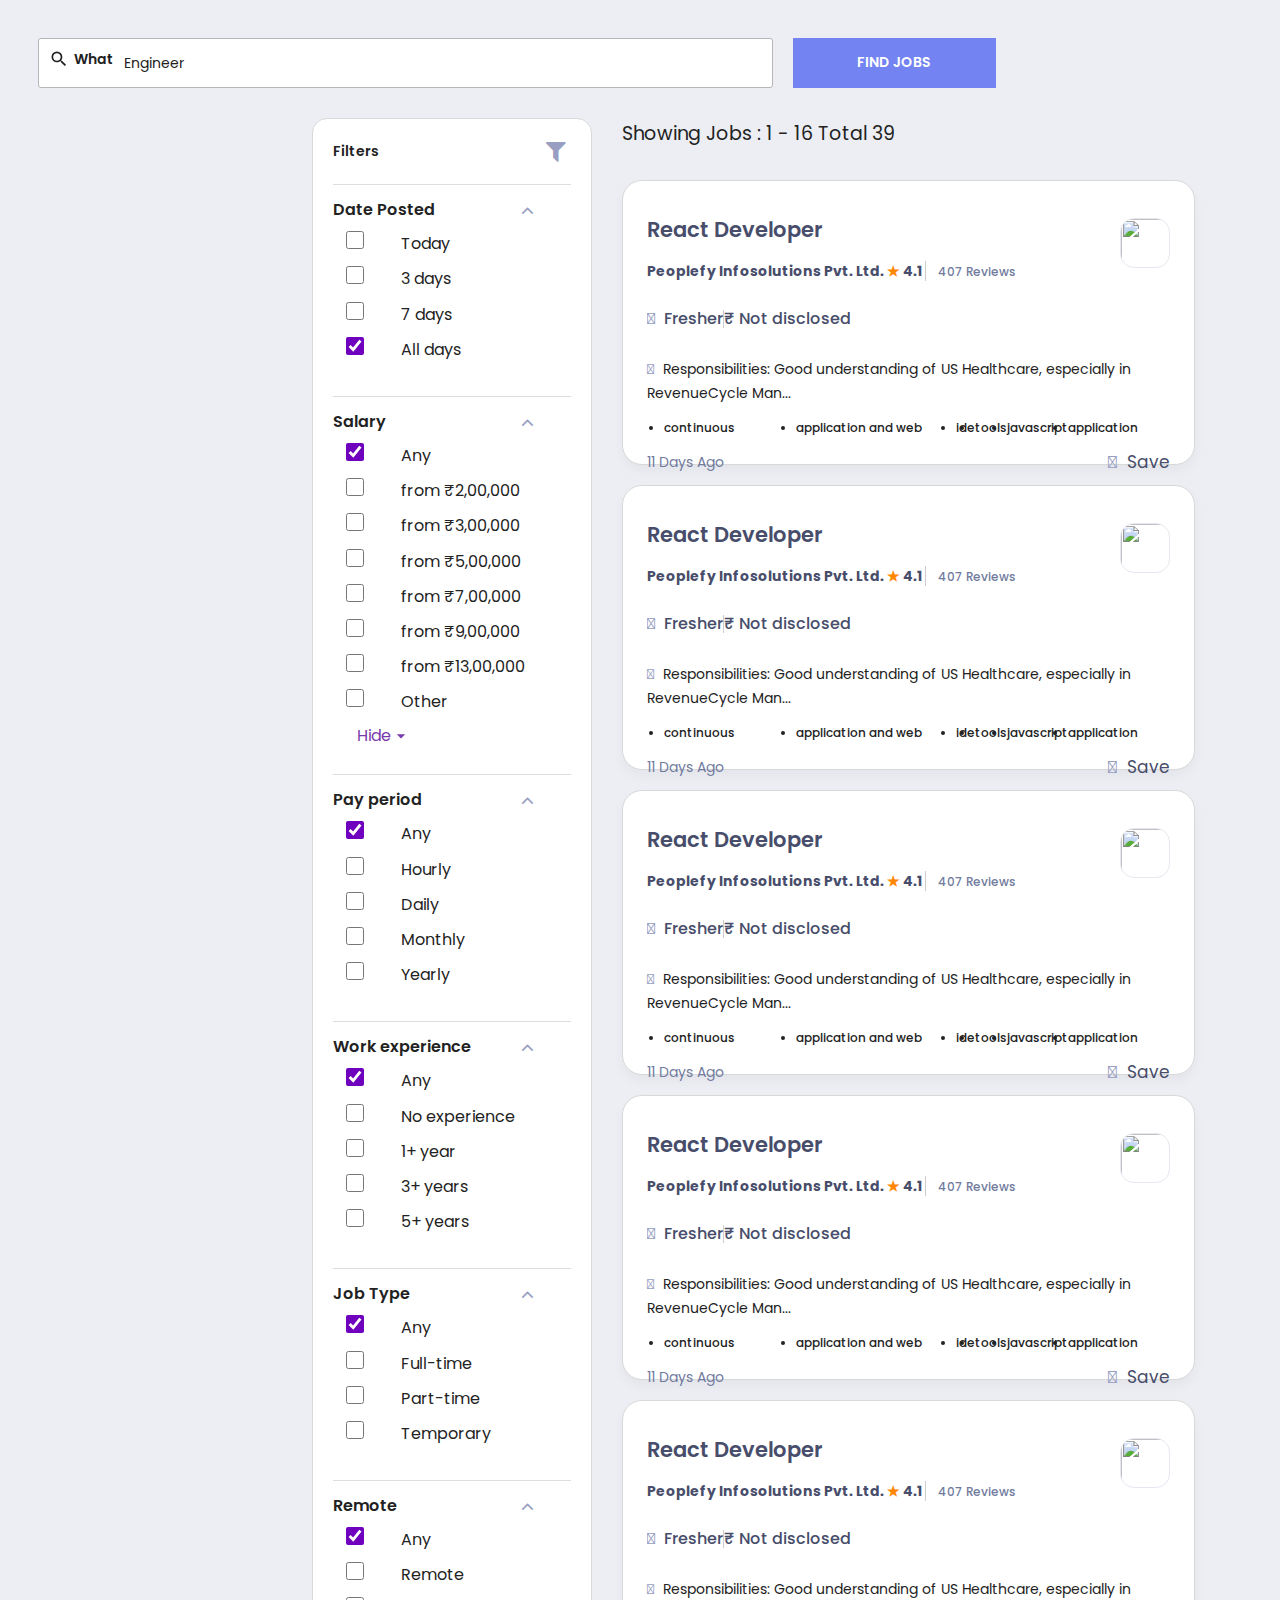
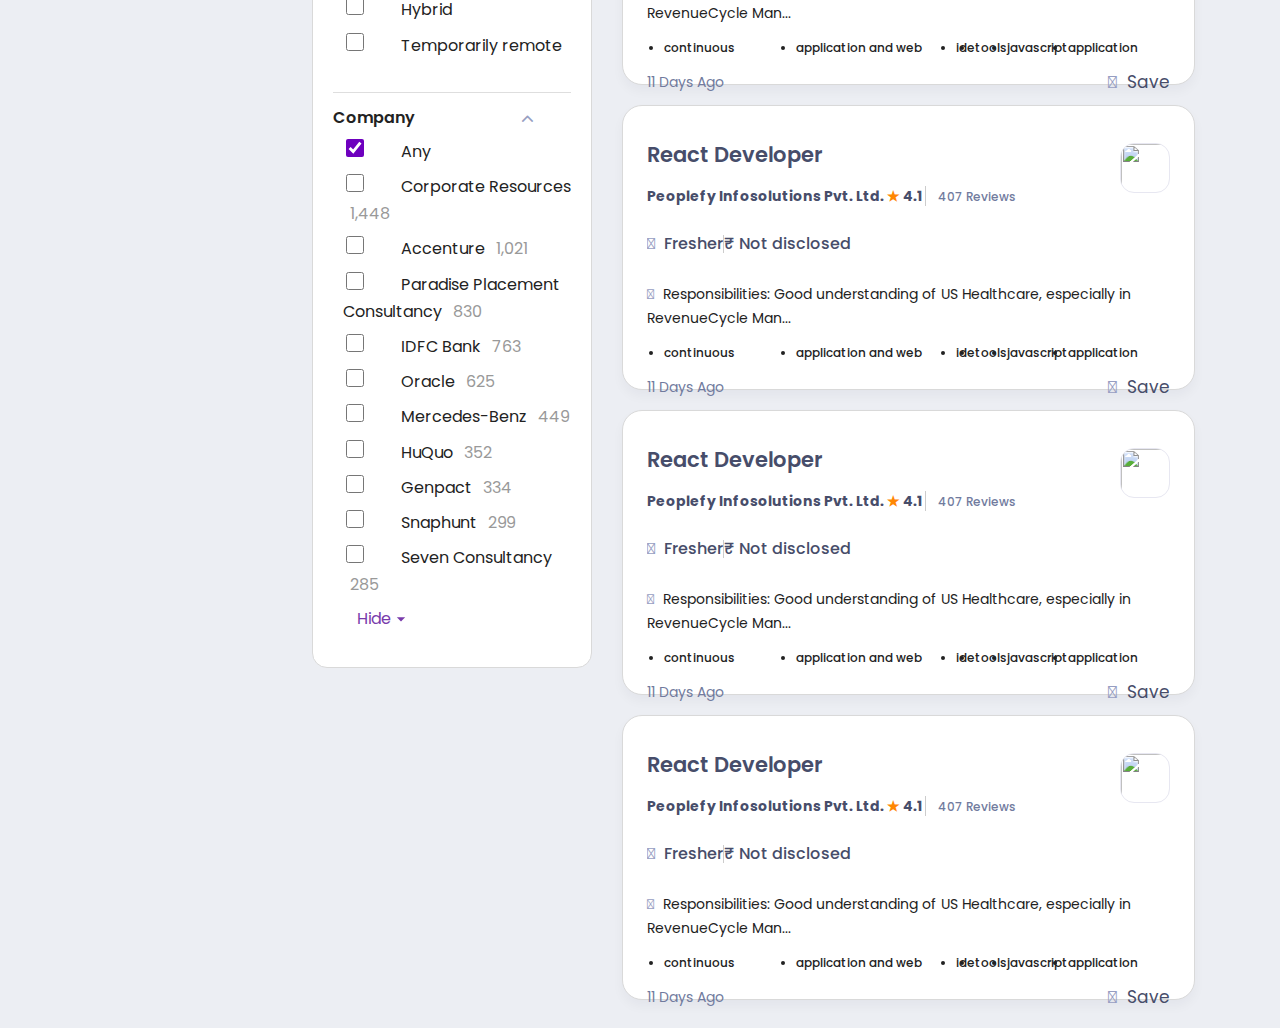
==== commit be9a5823: "Update Index.html" ====
--- a/Index.html
+++ b/Index.html
@@ -48,7 +48,7 @@
                         <header class="c-filter-group__header">
                             <div class="c-filter-group__title" >
                                 <div class="c-h5">Filters</div>
-                                <div><i class="fa fa-filter" id="filter-icon" ></i></div>
+                                <div><i class="fa fa-filter" id="filter-icon" style="font-size: 25px;"></i></div>
                             </div>
                         </header>
                         <input type="hidden" name="query" value="Engineer">
--- a/style.css
+++ b/style.css
@@ -1443,6 +1443,7 @@
     .bottom-button{
         display: none;
     }
+   
 /* mobile responsive for job page */
 @media screen and (min-device-width: 320px) and (max-device-width: 768px) { 
     
@@ -1526,6 +1527,7 @@
         overflow-x: hidden
     }
     .job-detail-container{
+      
         left: 10px;
         top: 10px;
         width: 100%;
@@ -1534,6 +1536,8 @@
     .job-card-container2{
         width: 97%;
         height: 121vh !important;
+        min-height: calc(100vh - 41px);
+        max-height: calc(100vh - 41px);
     }
     
     .but-orange {
@@ -1582,7 +1586,7 @@
     }
     .jobDescriptionContainer .jobDescription {
         font-size: 12px;
-        padding: 0px;
+        padding-top: 0px;
     }
     .contact-header{
         margin: 23px;
@@ -1598,10 +1602,10 @@
         display: initial;
     }
     .contact {
-        width: 303px;
+        width: 100%;
     }
     .map {
-        width: 298px;
+        width: 97%;
         height: 400px;
         margin: 4px;
     }
@@ -1609,7 +1613,7 @@
         position: relative;
         top: 53px;
         margin: 10px;
-        width: 299px;
+        width: 95%;
     }
     .form {
         padding: 18px 26px;
@@ -1618,7 +1622,7 @@
         width: 264px;
     }
     .form-group input, .form-group select {
-        width: 243px;
+        width: 95%;
     }
     .rc-anchor-normal .rc-anchor-content {
         height: 74px !important;
@@ -1663,34 +1667,47 @@
         margin-right: 6px;
     }
     .captcha-container{
-        width: 250px;
+        width: 104%;
     }
     .topstatinfo {
         margin: 25px !important;
         font-size: 16px !important;
     }
     .scroll-bar-container {
-        width: 100%;
-        max-height: 81vh !important;
+        width: 107%;
+        min-height: calc(100vh - 250px);
+        max-height: calc(100vh - 250px)
+       
     }
     .scroll-bar-container::-webkit-scrollbar {
         width: 6px; /* Set the width of the scrollbar */
         height: 50px;
     }
-    .bottom-button {
-        /* Additional styling for the button */
-        position: absolute;
+        .bottom-button {
+        position: fixed;
         display: block;
-        bottom: 45px;
-        top: 85vh;
-        left: -15px;
-        width: 113%;
+        bottom: 0px;
+        top: 92%;
+        left: 9px;
+        width: 95%;
         background-color: #096eb6;
         color: white;
         padding: 15px;
         text-align: center;
         margin-top: 10px;
-        border-radius: 10px
+        border-radius: 10px;
+        /* Additional styling for the button */
+        /* position: absolute;
+        display: block;
+        bottom: 27px;
+        top: 83%;
+        width: 100%;
+        background-color: #096eb6;
+        color: white;
+        padding: 15px;
+        text-align: center;
+        margin-top: 10px;
+        border-radius: 10px; */
     }
     .bottom-button button{
         font-weight: 700;
@@ -1703,6 +1720,43 @@
     .c-filter-group__section {
         display: none;
     }
+    #filter-container {
+        max-height: 60vh;
+        overflow-x: hidden; /* Set to 'hidden' to remove the horizontal scrollbar */
+        overflow-y: auto;
+        transition: max-height 0.3s ease-out;
+    }
+    
+    #filter-container::-webkit-scrollbar {
+        width: 6px;
+    }
+    
+    #filter-container::-webkit-scrollbar-thumb {
+        background-color: #096eb6;
+        border-radius: 6px;
+    }
+    .mobile-static{
+        width: 91%;
+        min-height: 178px;
+        max-height: 178px;
+        border-radius: 20px;
+        background-color: #fff; 
+        /* position: -webkit-sticky;
+        position: sticky;
+        top: 16px;
+        left: 18px;
+        width: 91%;
+        border-radius: 20px;
+        background-color: #fff;
+        z-index: 100;  */
+    }
+    
+    .form-control {
+        width: 95%;
+    }
+   
+    
+    
 }
 
 
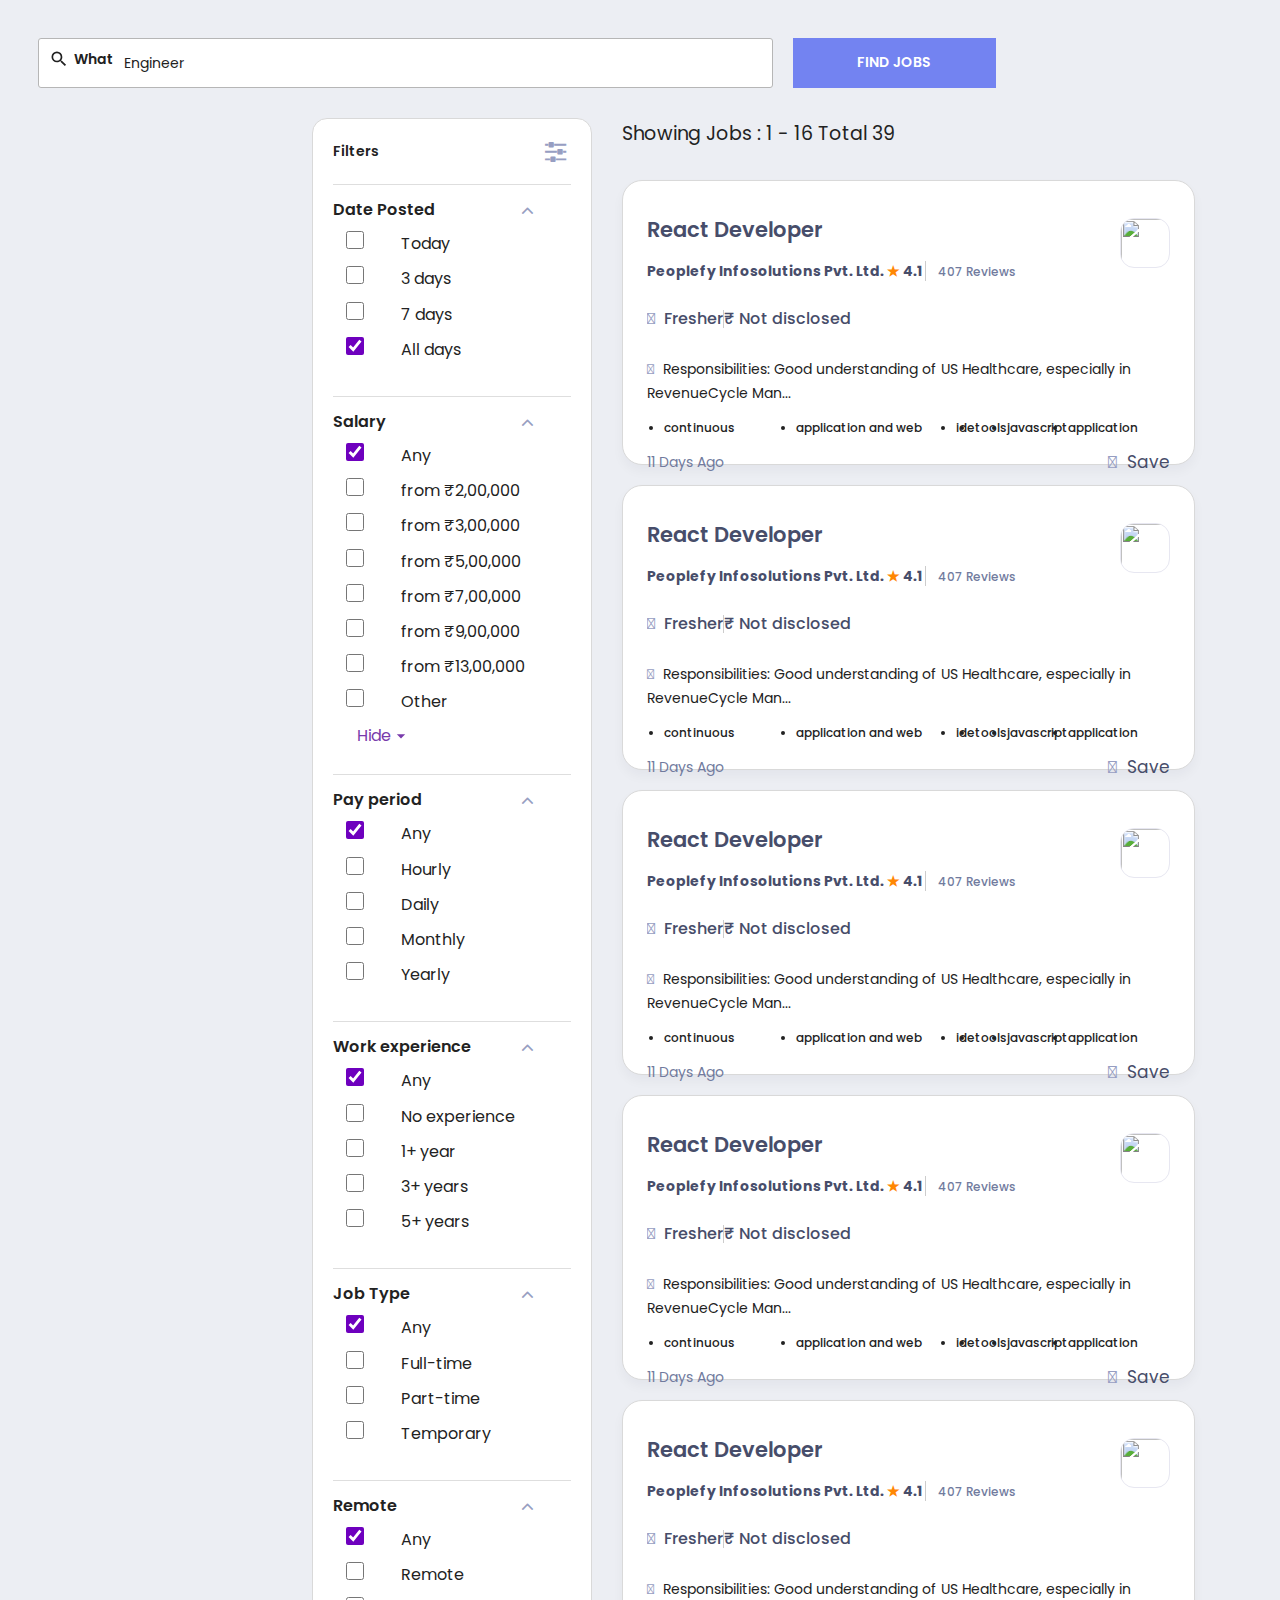
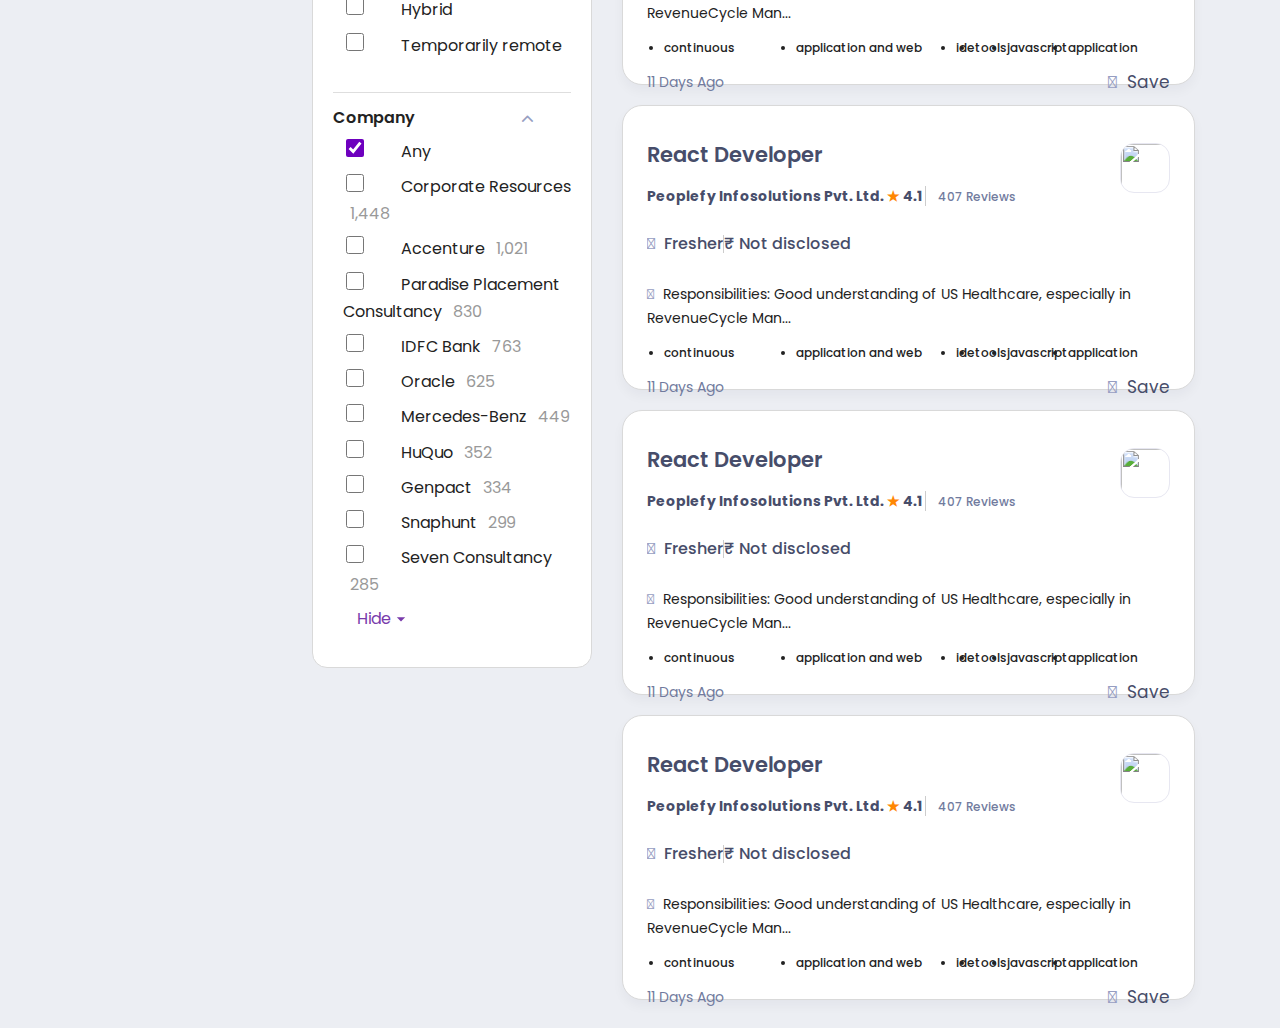
==== commit c00153a7: "Update Index.html" ====
--- a/Index.html
+++ b/Index.html
@@ -48,7 +48,7 @@
                         <header class="c-filter-group__header">
                             <div class="c-filter-group__title" >
                                 <div class="c-h5">Filters</div>
-                                <div><i class="fa fa-filter" id="filter-icon" style="font-size: 25px;"></i></div>
+                                <div><i class="fa fa-sliders" id="filter-icon" style="font-size: 25px;"></i></div>
                             </div>
                         </header>
                         <input type="hidden" name="query" value="Engineer">
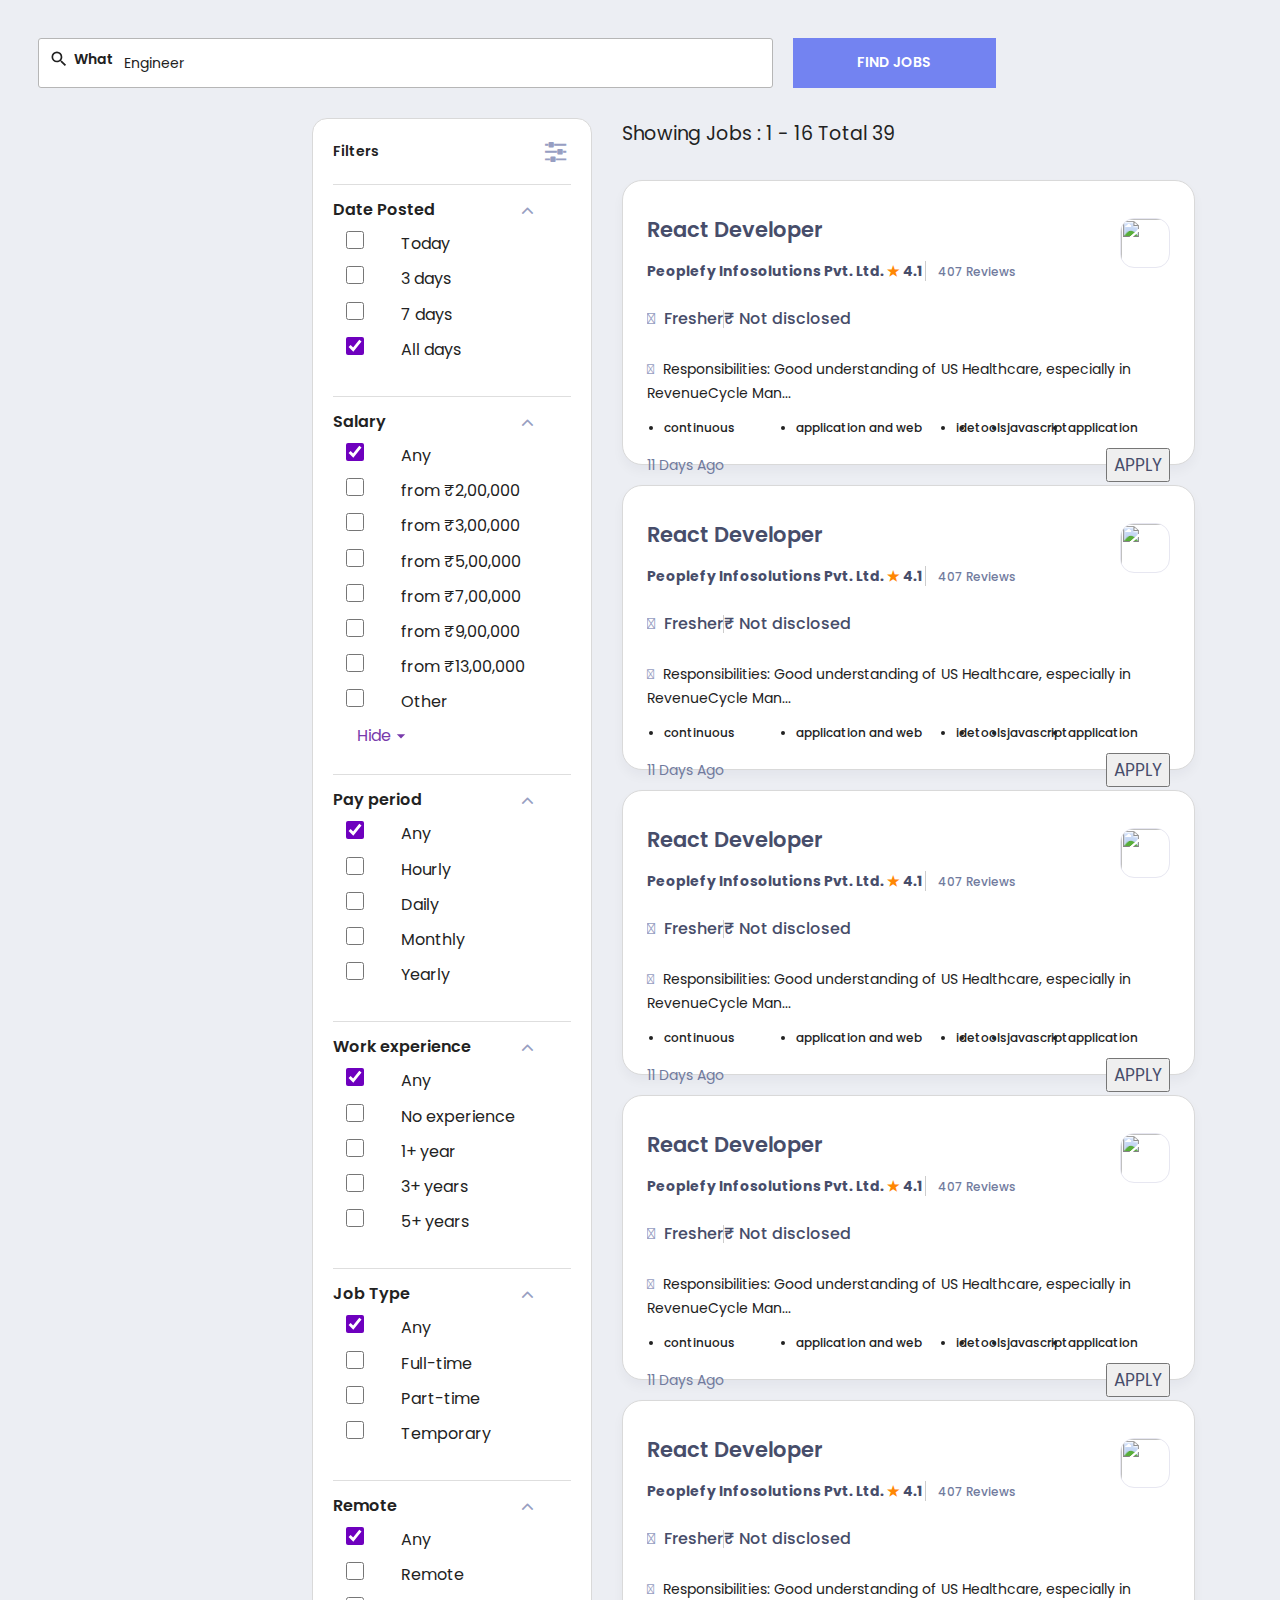
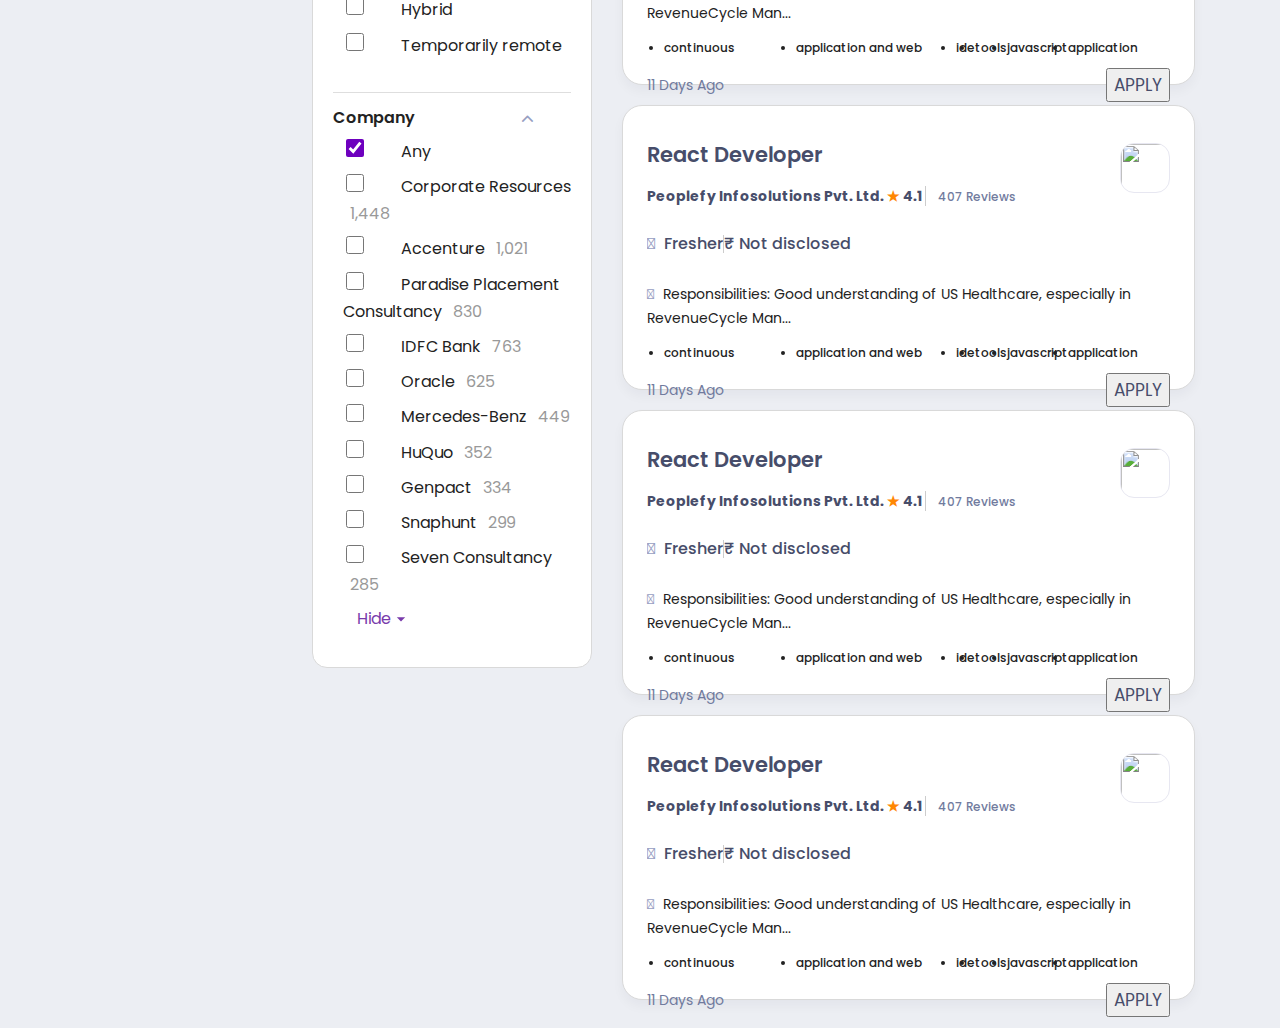
==== commit 3e8ddd97: "Update Index.html" ====
--- a/Index.html
+++ b/Index.html
@@ -16,7 +16,7 @@
   ></script>
 </head>
     <body>
-        <div>
+        <div style="overflow-x: hidden;">
             <div class="c-main-header__bottom">
                 <div class="w-centered w-centered--xl">
                         
@@ -49,6 +49,7 @@
                             <div class="c-filter-group__title" >
                                 <div class="c-h5">Filters</div>
                                 <div><i class="fa fa-sliders" id="filter-icon" style="font-size: 25px;"></i></div>
+
                             </div>
                         </header>
                         <input type="hidden" name="query" value="Engineer">
@@ -479,7 +480,8 @@
         </div>
         <div class="row6">  
             <span class="job-post-day ">11 Days Ago</span>
-            <span class="ni-job-tuple-icon ni-job-tuple-icon-srpSaveUnfilled un-saved save-job-tag"><i class="fa-regular fa-bookmark"></i> save</span>
+            <span class="ni-job-tuple-icon ni-job-tuple-icon-srpSaveUnfilled un-saved save-job-tag"> <button class="apply-btn">APPLY</button></span>
+            <!-- <i class="fa-regular fa-bookmark"></i> -->
         </div>
     </div>
     <div class="job-card-container">
@@ -514,7 +516,9 @@
             </div>
             <div class="row6">  
                 <span class="job-post-day ">11 Days Ago</span>
-                <span class="ni-job-tuple-icon ni-job-tuple-icon-srpSaveUnfilled un-saved save-job-tag"><i class="fa-regular fa-bookmark"></i> save</span>
+                <span class="ni-job-tuple-icon ni-job-tuple-icon-srpSaveUnfilled un-saved save-job-tag">
+                    <!-- <i class="fa-regular fa-bookmark"></i>  -->
+                    <button class="apply-btn">APPLY</button></span>
             </div>
     </div>
     <div class="job-card-container">
@@ -549,7 +553,10 @@
         </div>
         <div class="row6">  
             <span class="job-post-day ">11 Days Ago</span>
-            <span class="ni-job-tuple-icon ni-job-tuple-icon-srpSaveUnfilled un-saved save-job-tag"><i class="fa-regular fa-bookmark"></i> save</span>
+            <span class="ni-job-tuple-icon ni-job-tuple-icon-srpSaveUnfilled un-saved save-job-tag">
+                <!-- <i class="fa-regular fa-bookmark"></i>  -->
+                <button class="apply-btn">APPLY</button>
+            </span>
         </div>
 </div>
 <div class="job-card-container">
@@ -584,7 +591,10 @@
     </div>
     <div class="row6">  
         <span class="job-post-day ">11 Days Ago</span>
-        <span class="ni-job-tuple-icon ni-job-tuple-icon-srpSaveUnfilled un-saved save-job-tag"><i class="fa-regular fa-bookmark"></i> save</span>
+        <span class="ni-job-tuple-icon ni-job-tuple-icon-srpSaveUnfilled un-saved save-job-tag">
+            <!-- <i class="fa-regular fa-bookmark"></i>  -->
+            <button class="apply-btn">APPLY</button>
+        </span>
     </div>
 </div>
     <div class="job-card-container">
@@ -619,7 +629,10 @@
             </div>
             <div class="row6">  
                 <span class="job-post-day ">11 Days Ago</span>
-                <span class="ni-job-tuple-icon ni-job-tuple-icon-srpSaveUnfilled un-saved save-job-tag"><i class="fa-regular fa-bookmark"></i> save</span>
+                <span class="ni-job-tuple-icon ni-job-tuple-icon-srpSaveUnfilled un-saved save-job-tag">
+                    <!-- <i class="fa-regular fa-bookmark"></i>  -->
+                    <button class="apply-btn">APPLY</button>
+                </span>
             </div>
     </div>
     <div class="job-card-container">
@@ -654,7 +667,10 @@
         </div>
         <div class="row6">  
             <span class="job-post-day ">11 Days Ago</span>
-            <span class="ni-job-tuple-icon ni-job-tuple-icon-srpSaveUnfilled un-saved save-job-tag"><i class="fa-regular fa-bookmark"></i> save</span>
+            <span class="ni-job-tuple-icon ni-job-tuple-icon-srpSaveUnfilled un-saved save-job-tag">
+                <!-- <i class="fa-regular fa-bookmark"></i>  -->
+                <button class="apply-btn">APPLY</button>
+            </span>
         </div>
     </div>
     <div class="job-card-container">
@@ -689,7 +705,10 @@
         </div>
         <div class="row6">  
             <span class="job-post-day ">11 Days Ago</span>
-            <span class="ni-job-tuple-icon ni-job-tuple-icon-srpSaveUnfilled un-saved save-job-tag"><i class="fa-regular fa-bookmark"></i> save</span>
+            <span class="ni-job-tuple-icon ni-job-tuple-icon-srpSaveUnfilled un-saved save-job-tag">
+                <!-- <i class="fa-regular fa-bookmark"></i>  -->
+                <button class="apply-btn">APPLY</button>
+            </span>
         </div>
     </div>
     <div class="job-card-container">
@@ -724,7 +743,10 @@
         </div>
         <div class="row6">  
             <span class="job-post-day ">11 Days Ago</span>
-            <span class="ni-job-tuple-icon ni-job-tuple-icon-srpSaveUnfilled un-saved save-job-tag"><i class="fa-regular fa-bookmark"></i> save</span>
+            <span class="ni-job-tuple-icon ni-job-tuple-icon-srpSaveUnfilled un-saved save-job-tag">
+                <!-- <i class="fa-regular fa-bookmark"></i>  -->
+                <button class="apply-btn">APPLY</button>
+            </span>
         </div>
     </div>
     </div>
@@ -753,9 +775,10 @@
 
                 // Loop through widthContainer elements to toggle their width
                 for (var i = 0; i < widthContainer.length; i++) {
-                    widthContainer[i].style.width = (widthContainer[i].style.width === "17%" || widthContainer[i].style.width === "") ? "92%" : "17%";
+                    widthContainer[i].style.width = (widthContainer[i].style.width === "19%" || widthContainer[i].style.width === "") ? "97%" : "19%";
                 }
                 filterText.style.display = (filterText.style.display === "none" || filterText.style.display === "") ? "block" : "none";
+
             });
         }
            
@@ -856,29 +879,7 @@
                 icon.classList.add("fa-angle-down");
               }
             }
-            // function toggleHiddenOptions() {
-            // var hiddenOptions = document.querySelector('.js-hidden-salary-options');
-            // var toggleHandler = document.querySelector('.js-toggle-handler');
-
-            // if (hiddenOptions.style.display === "none" || hiddenOptions.style.display === "") {
-            //     hiddenOptions.style.display = "block";
-            //     toggleHandler.innerText = "Hide";
-            //     toggleHandler.classList.remove("is-hidden");
-            //     toggleHandler.classList.add("is-visible");
-            // } else {
-            //     hiddenOptions.style.display = "none";
-            //     toggleHandler.innerText = "Show more";
-            //     toggleHandler.classList.remove("is-visible");
-            //     toggleHandler.classList.add("is-hidden");
-            // }
-            // }
         </script>
-        <!-- <script>
-    function toggleContent() {
-      var content = document.getElementById("collapse-_3IcD7Wn");
-      content.style.display = (content.style.display === "none" || content.style.display === "") ? "block" : "none";
-    }
-  </script> -->
 
     </body>
 
--- a/style.css
+++ b/style.css
@@ -248,8 +248,8 @@
     margin-bottom: 0;
 }
 .c-filter-group__title {
-    display: -webkit-box;
-    display: -ms-flexbox;
+    /* display: -webkit-box;
+    display: -ms-flexbox; */
     display: flex;
     -webkit-box-align: center;
     -ms-flex-align: center;
@@ -1443,7 +1443,9 @@
     .bottom-button{
         display: none;
     }
-   
+    .mobile-jobFilter{
+        display: none;
+    }
 /* mobile responsive for job page */
 @media screen and (min-device-width: 320px) and (max-device-width: 768px) { 
     
@@ -1454,8 +1456,11 @@
         width: 103%;
         margin: -20px;
     }
+    .mobile-jobFilter{
+        display: initial;
+    }
     .c-main-search__form, .c-text-field {
-        width: 105%;
+        width: 107%;
     }  
     .c-main-search__cell {
         /* -webkit-box-flex: 2; */
@@ -1466,7 +1471,7 @@
         margin-left: -9px;
     }
     .c-btn {
-       width: 105%;
+       width: 107%;
     }
     .flex-container {
         display: initial;
@@ -1475,9 +1480,11 @@
     .grid-common__col-3 {
         /* max-width: 94%; */
         font-size: 14px;
-        width: 17%;
+        width: 19%;
+        top: 38%;
         position: fixed;
-        right: 18px;
+        right: -1%;
+
     }
     .c-h5{
         display: none;
@@ -1494,7 +1501,7 @@
         width: fit-content;
     }
     .job-card-container {
-        width: 94%;
+        width: 95%;
         height: 379px;
         padding: 10px 13px 20px !important;
     
@@ -1754,6 +1761,9 @@
     .form-control {
         width: 95%;
     }
+    .w-gap-lg {
+        border-radius: 10px 0px 0px 10px;
+    }
    
     
     
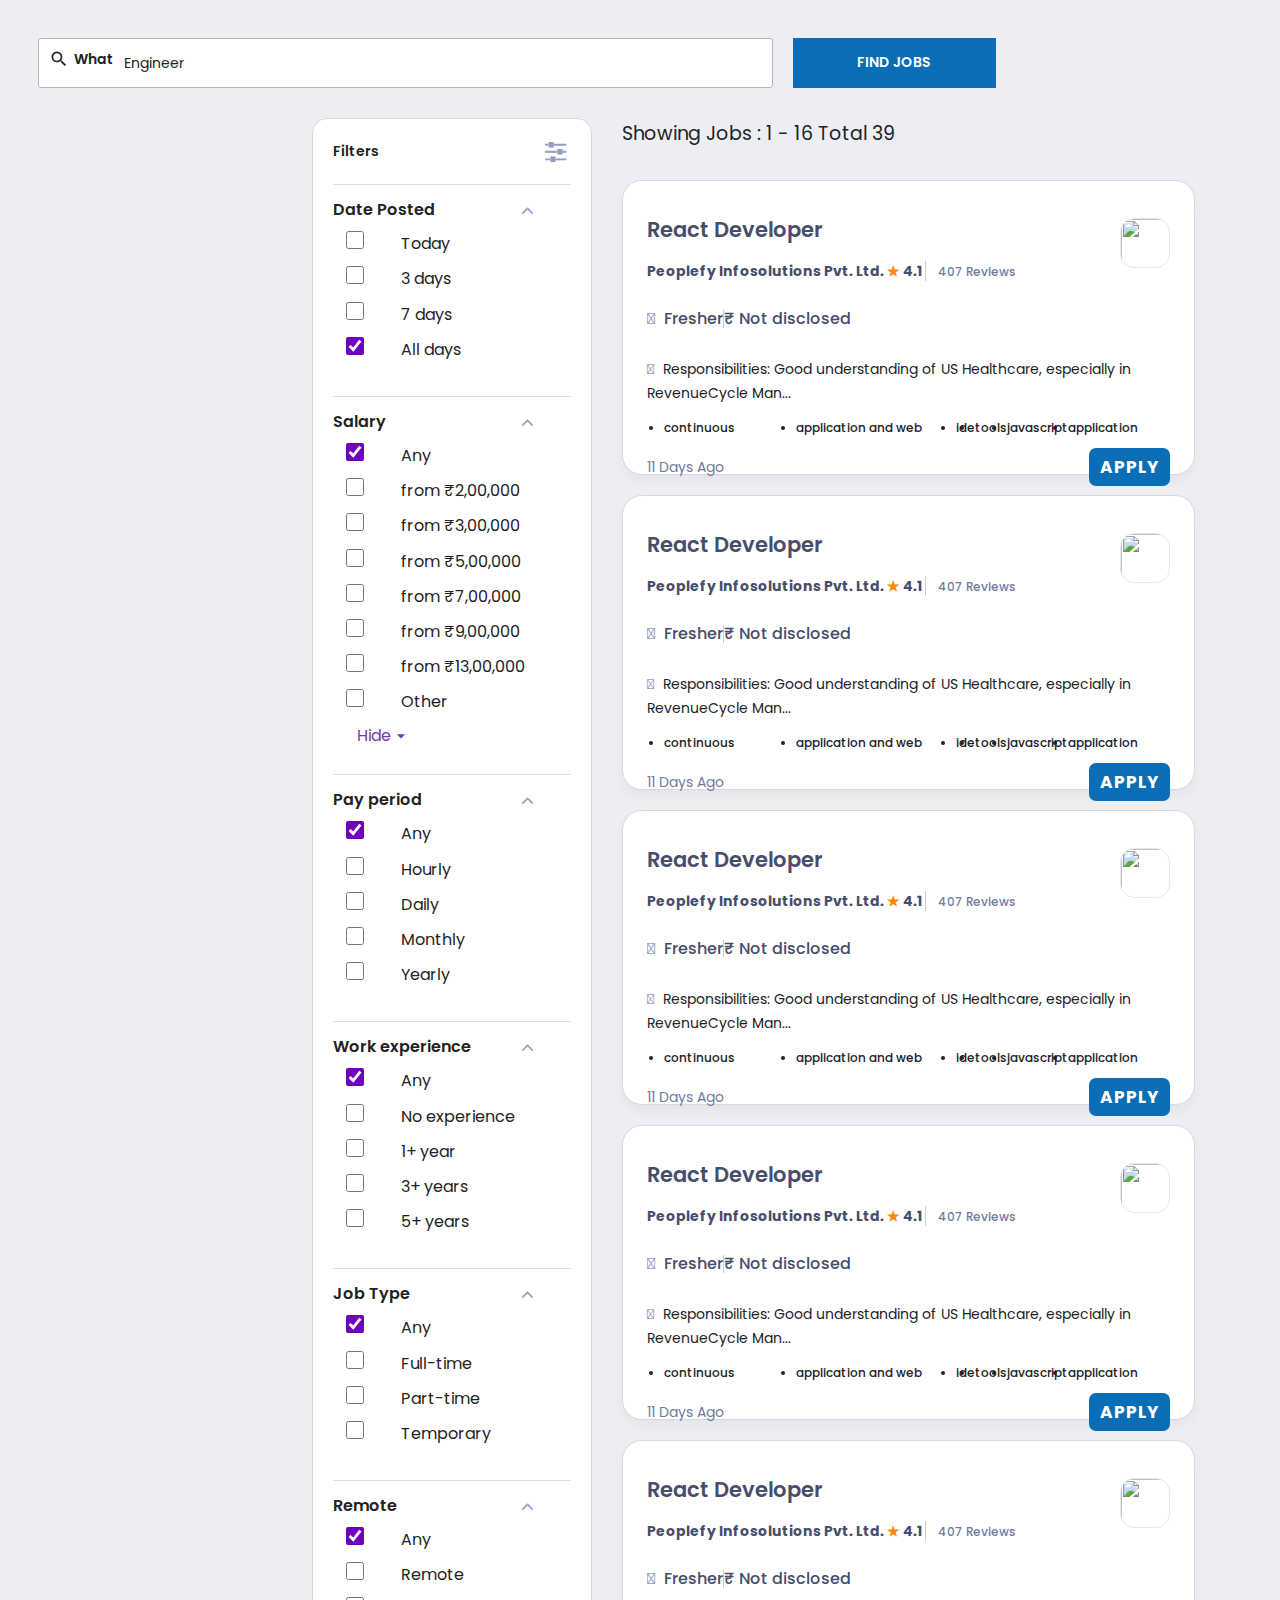
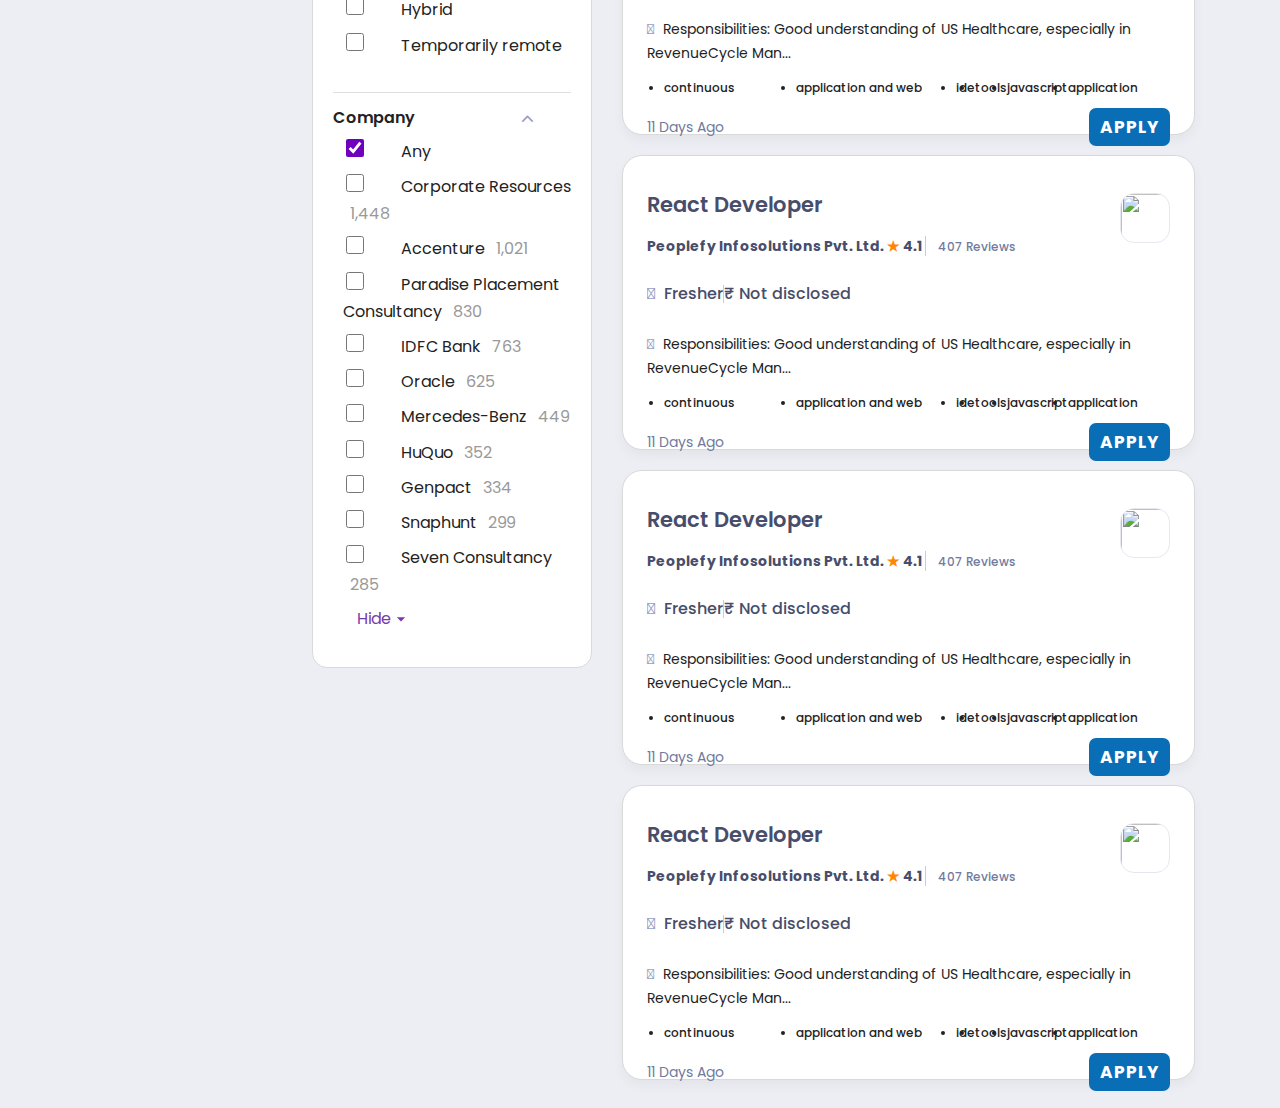
==== commit 855540e0: "first" ====
--- a/Index.html
+++ b/Index.html
@@ -3,7 +3,7 @@
 <head>
     <meta charset="UTF-8">
     <meta name="viewport" content="width=device-width, initial-scale=1.0">
-    <title>Jobs Portal</title>
+    <title>Job Portal</title>
     <link rel="stylesheet" href="https://cdnjs.cloudflare.com/ajax/libs/normalize/3.0.3/normalize.css">
 	<link href='https://fonts.googleapis.com/css?family=Montserrat' rel='stylesheet' type='text/css'>
 	<link rel="stylesheet" href="https://maxcdn.bootstrapcdn.com/font-awesome/4.3.0/css/font-awesome.min.css">
--- a/style.css
+++ b/style.css
@@ -202,7 +202,7 @@
     border: none;
     cursor: pointer;
     color: white;
-    background: #7383f1;
+    background: #096eb6;
 }
 
 
@@ -569,7 +569,7 @@
     padding: 10px 24px 20px;
     box-shadow: 0 6px 12px rgba(30,10,58,.04);
     background: #fff;
-    height: 285px;
+    height: 295px;
     margin-bottom: 20px;
     font-family: 'Poppins', sans-serif !important;
     /* font-family: Satoshi,"Satoshi Fallback", sans-serif; */
@@ -579,6 +579,17 @@
 } */
 a h2{
     font-weight: 600
+}
+.apply-btn{
+    background-color: #096eb6;
+    color: white;
+    border: none;
+    width: 81px;
+    cursor: pointer;
+    border-radius: 7px;
+    padding: 5px;
+    font-weight: 700;
+    letter-spacing: 1px;
 }
 .company-name{
     font-weight: 700;
